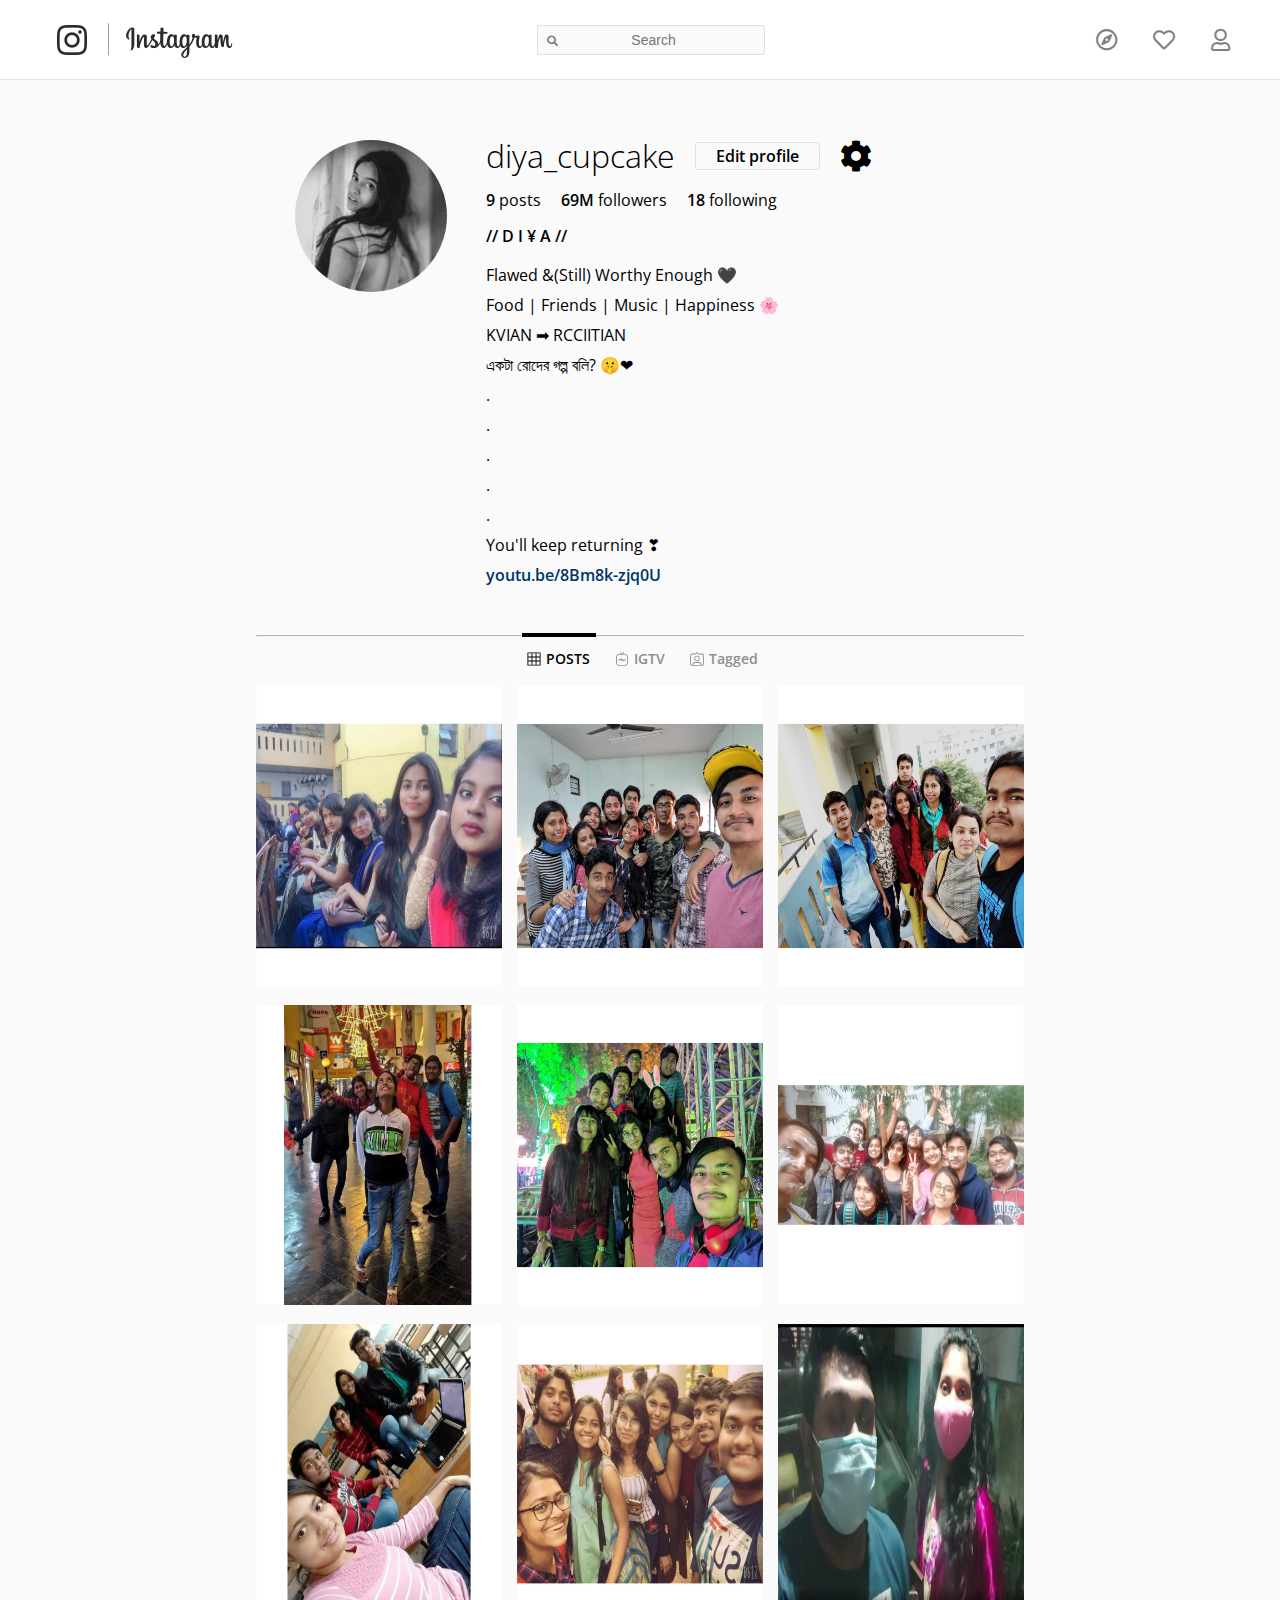
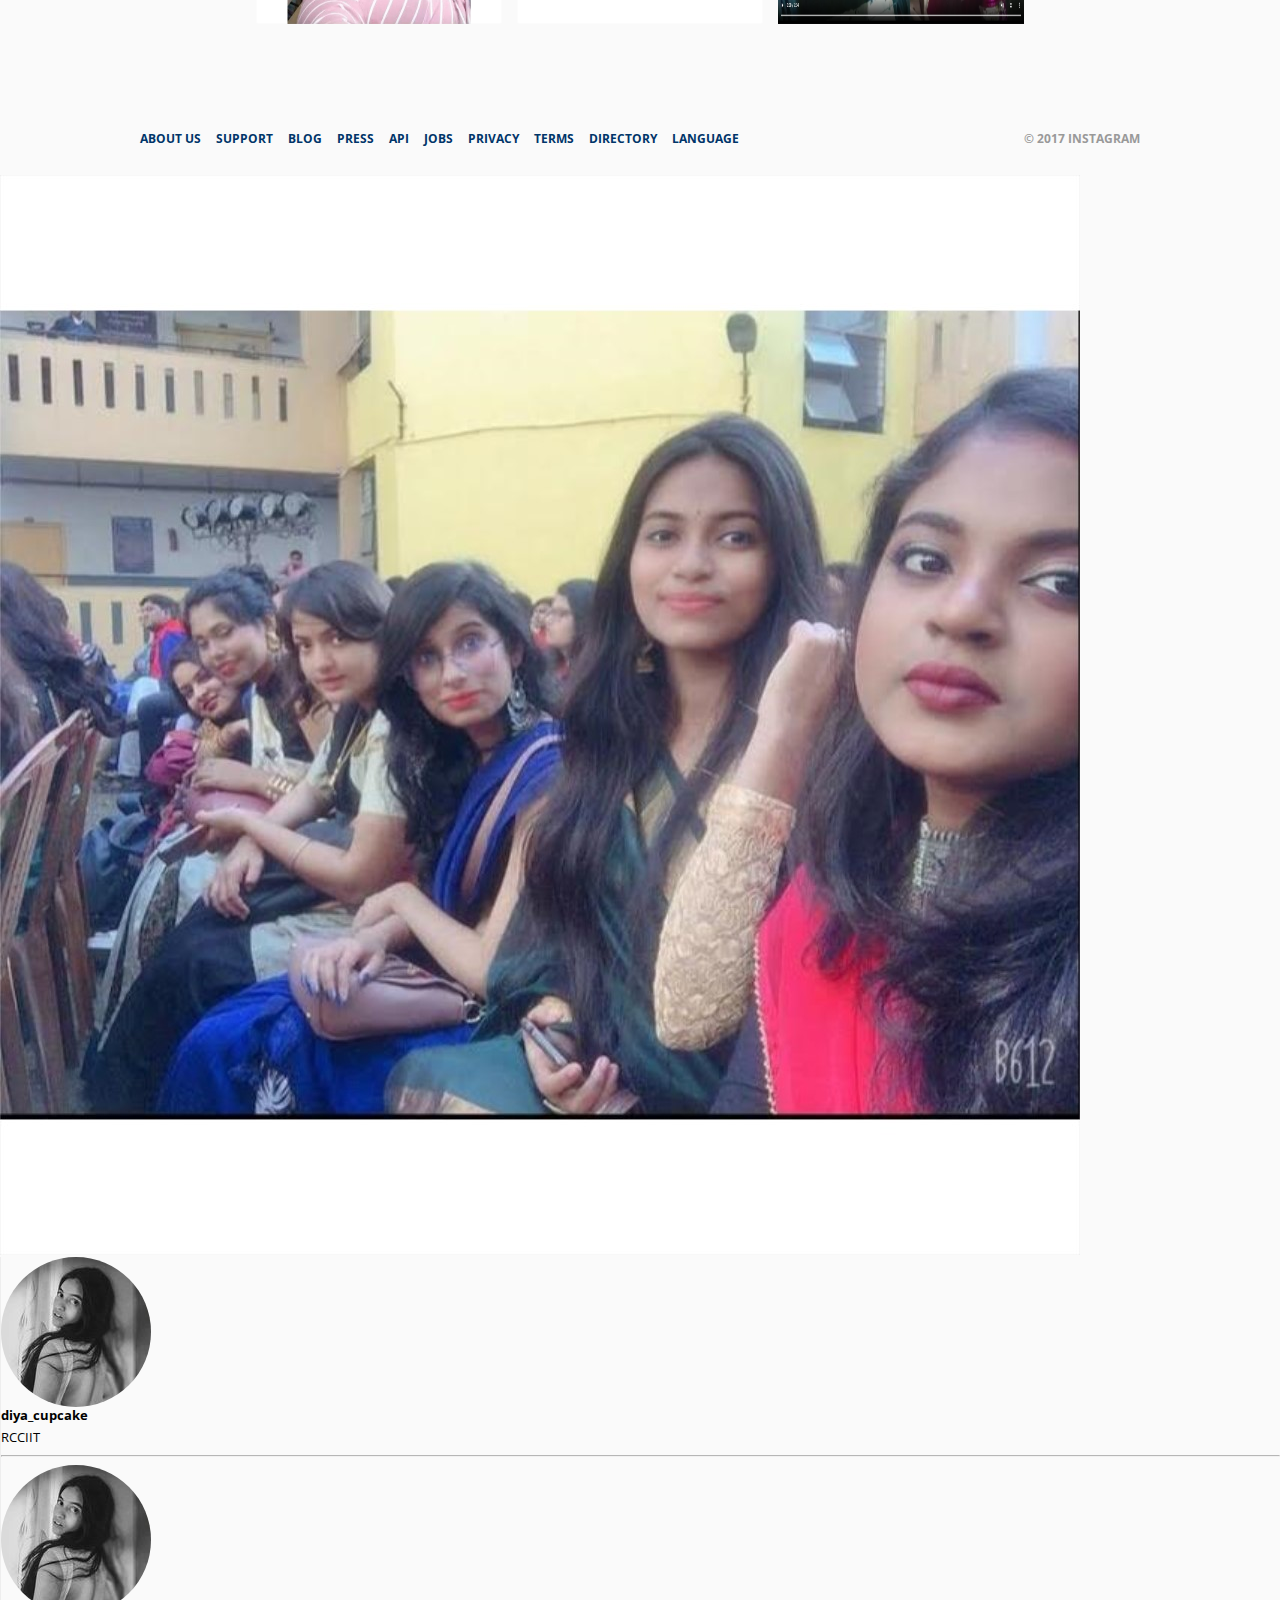
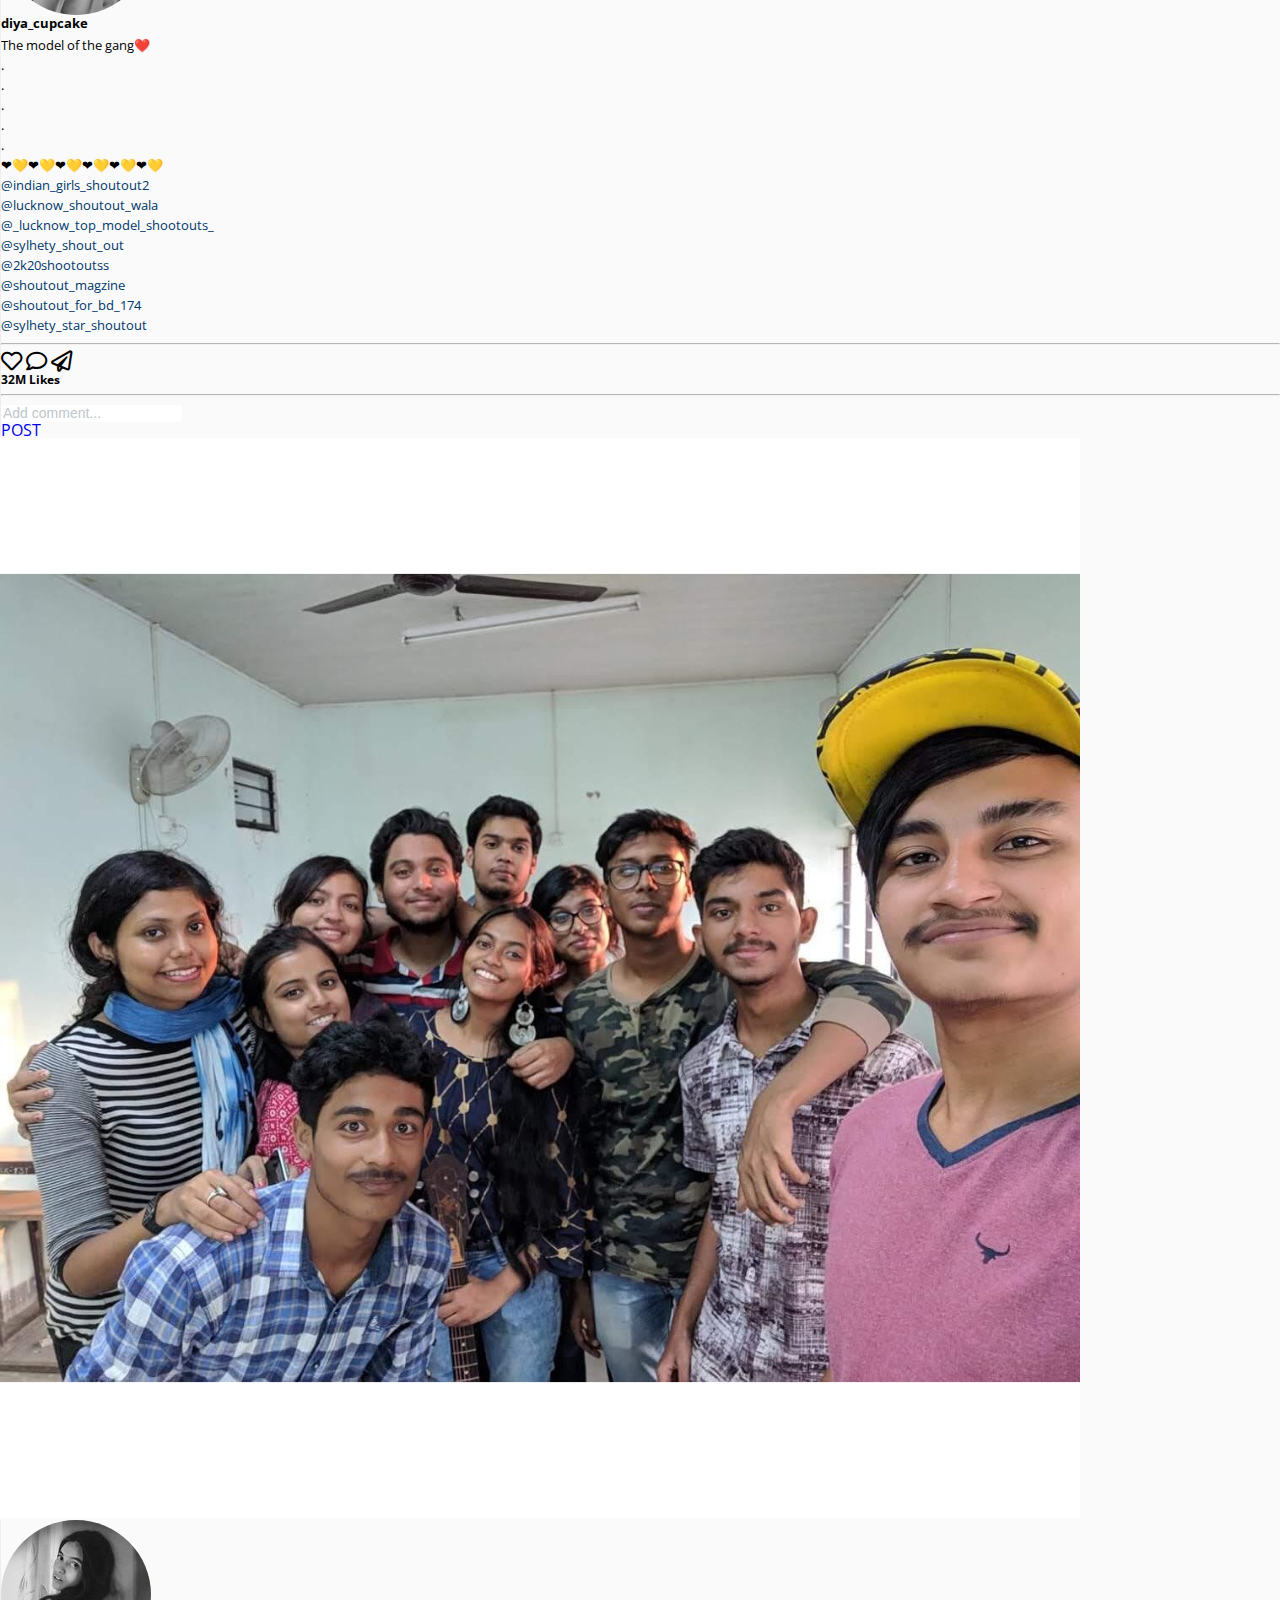
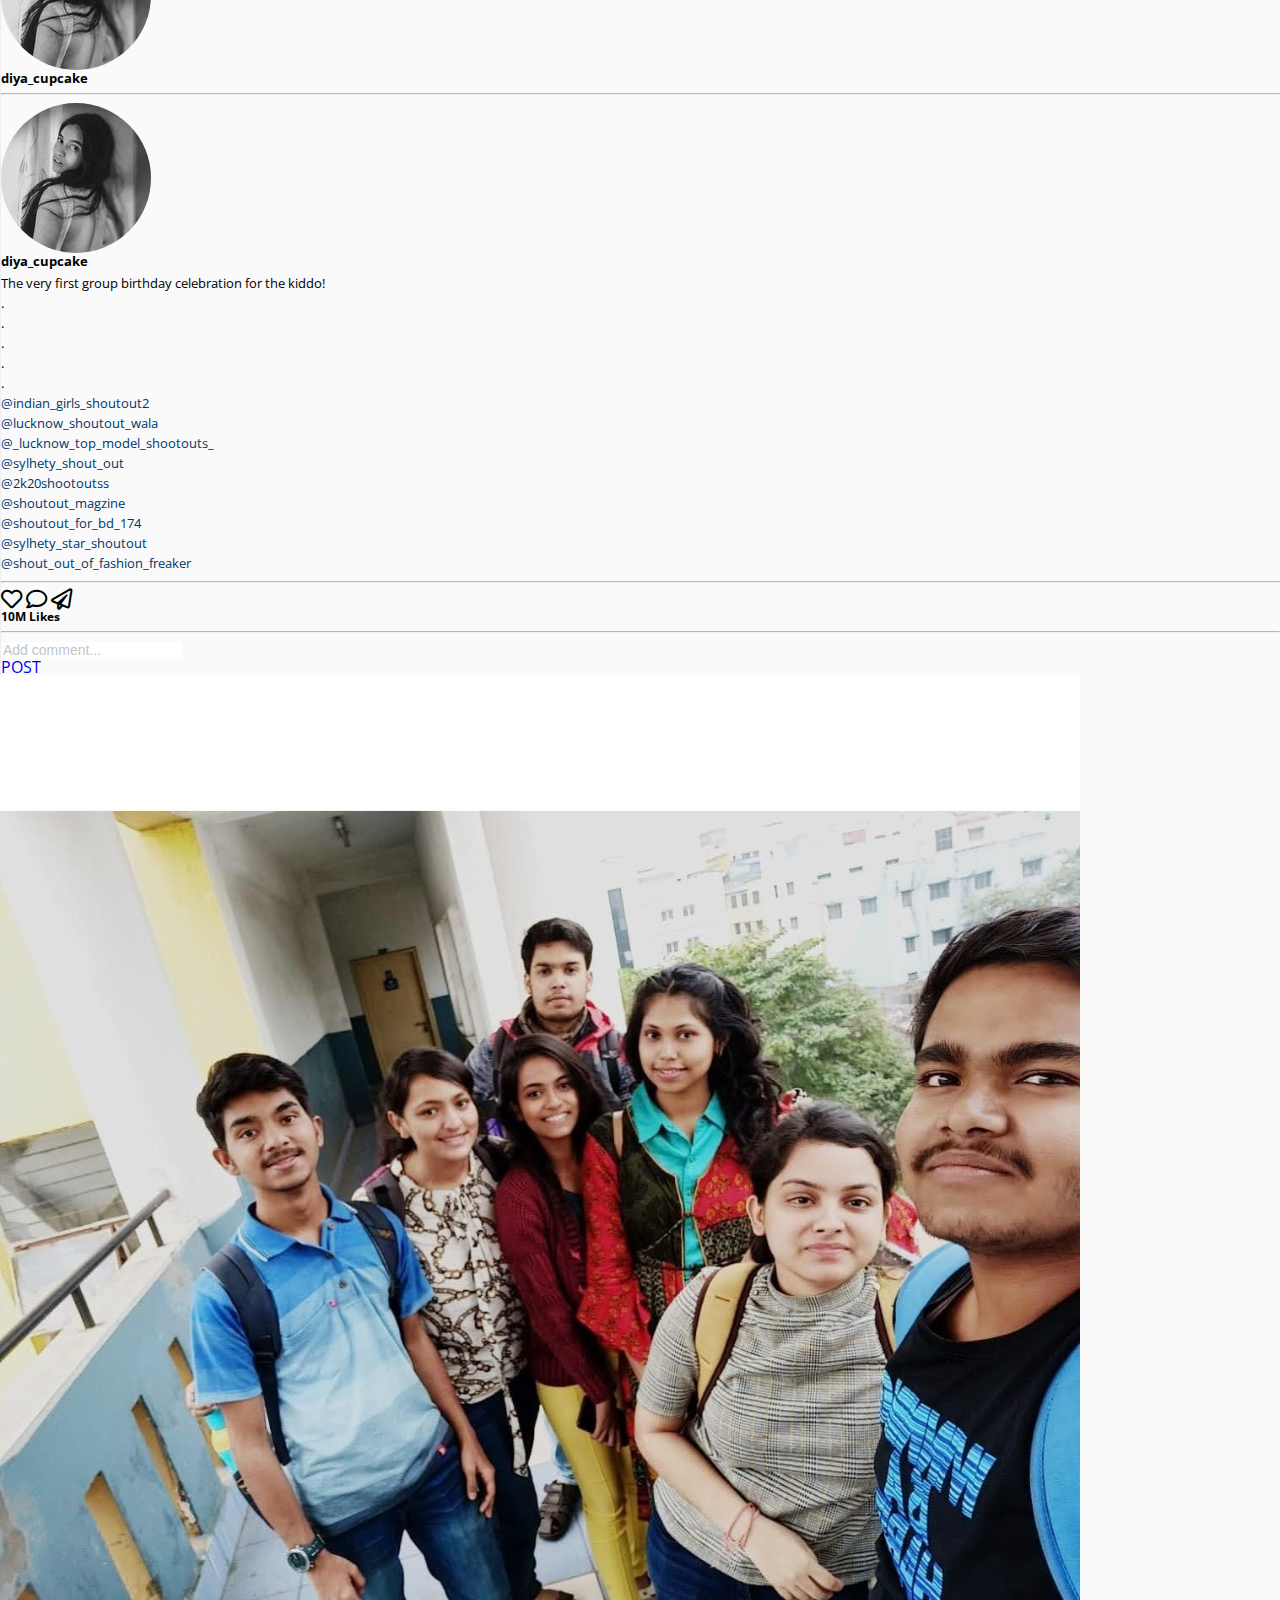
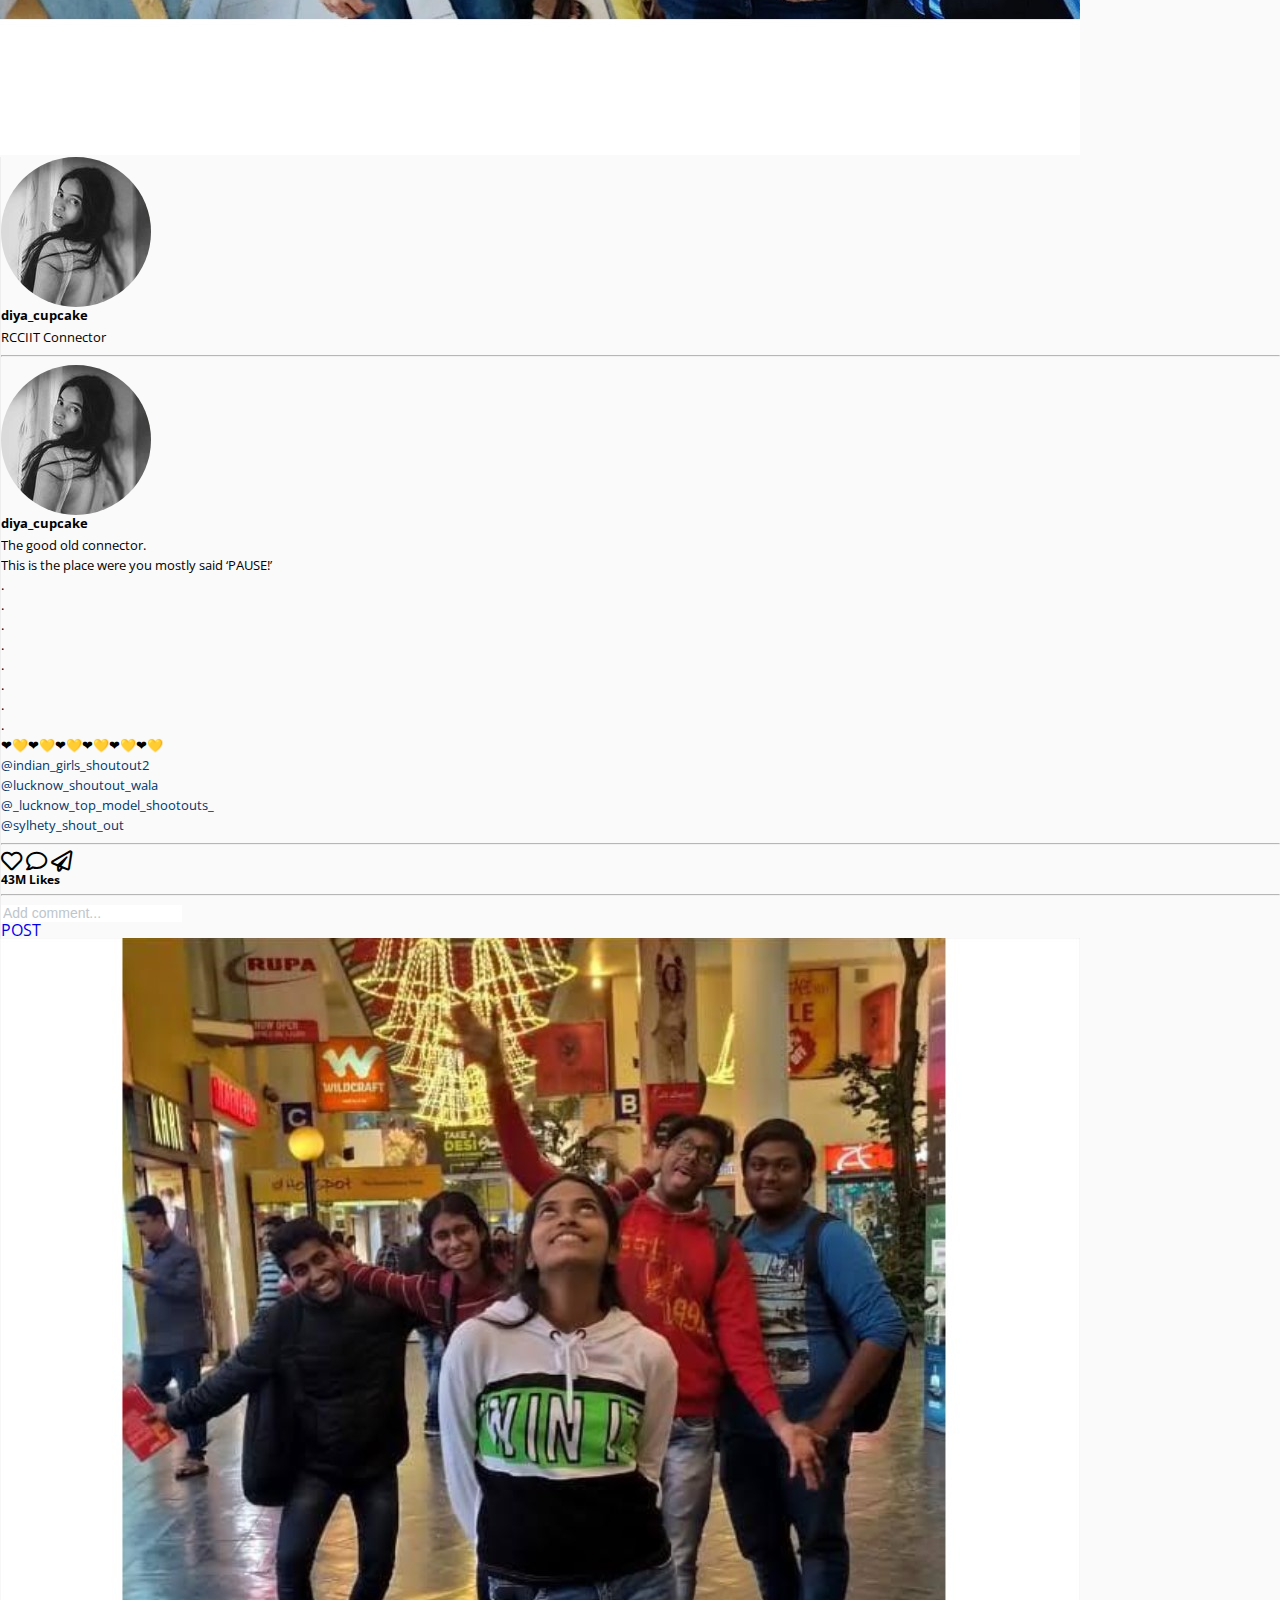
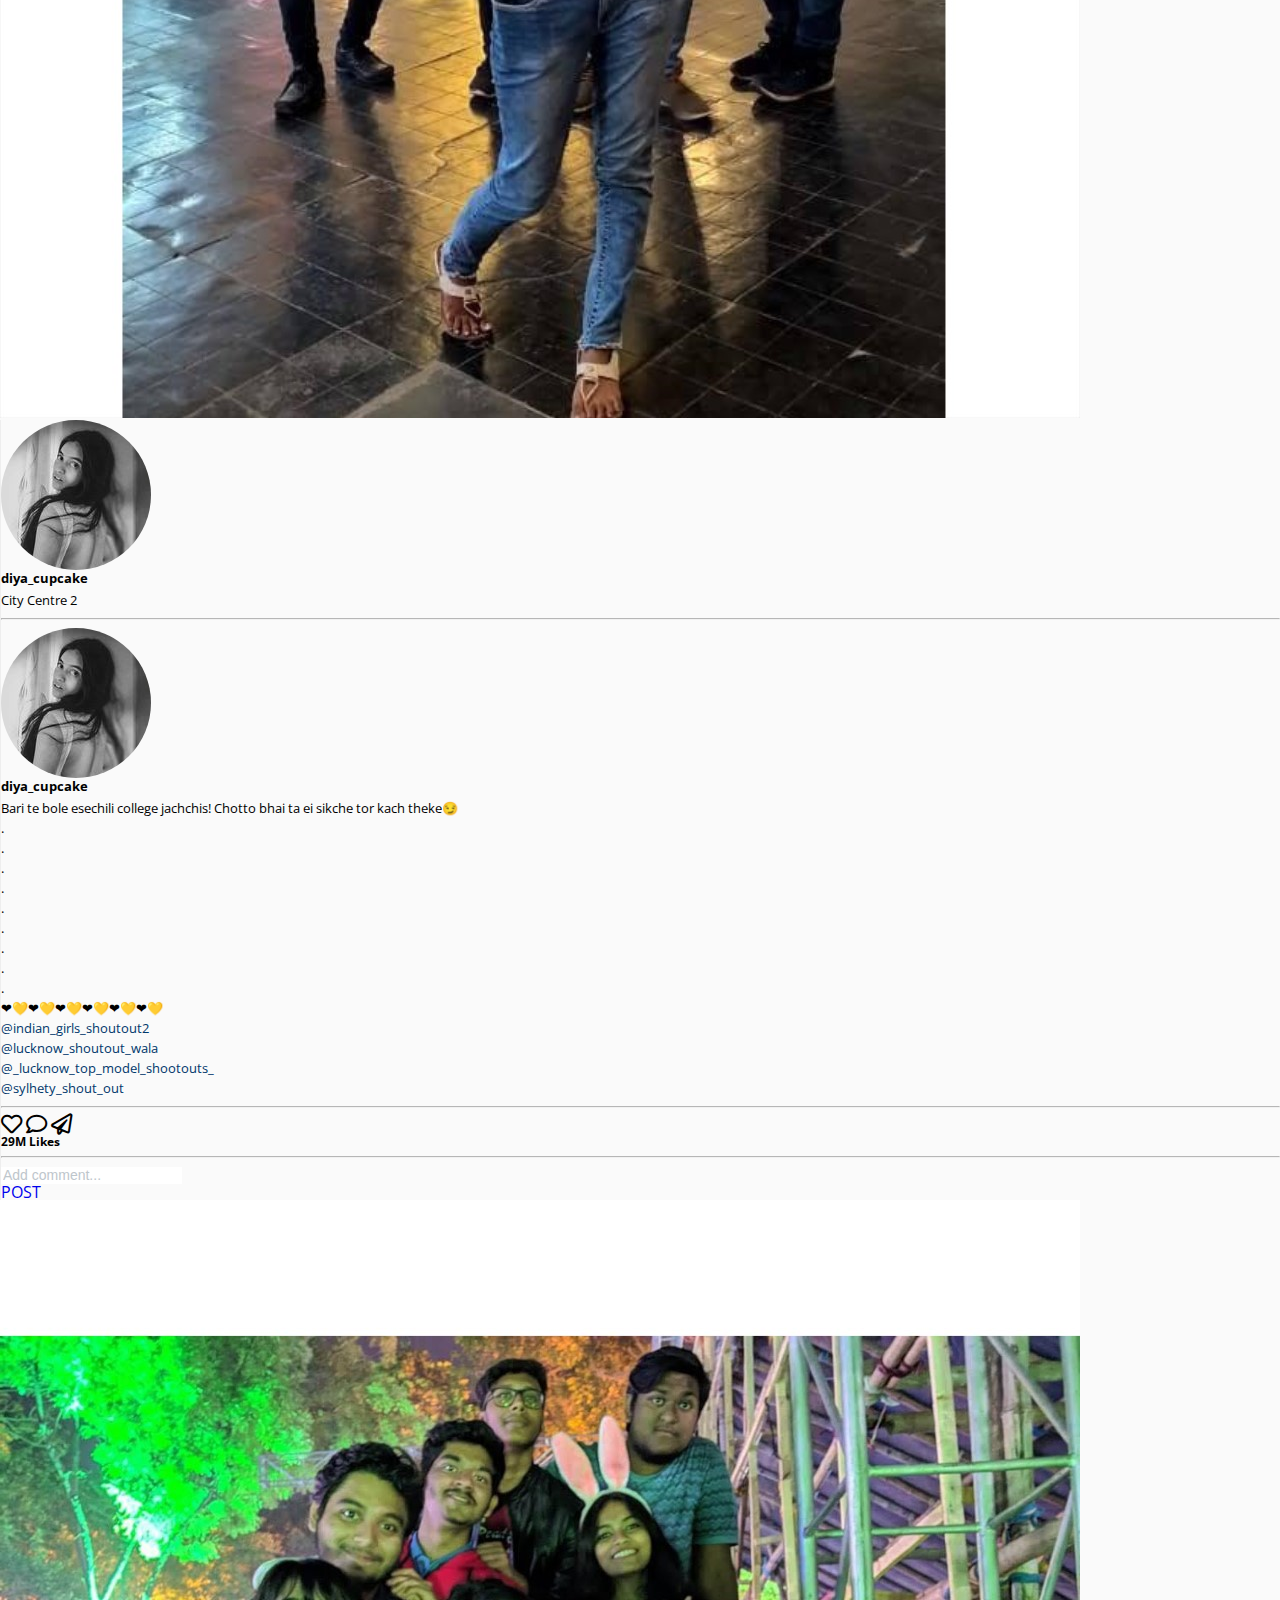
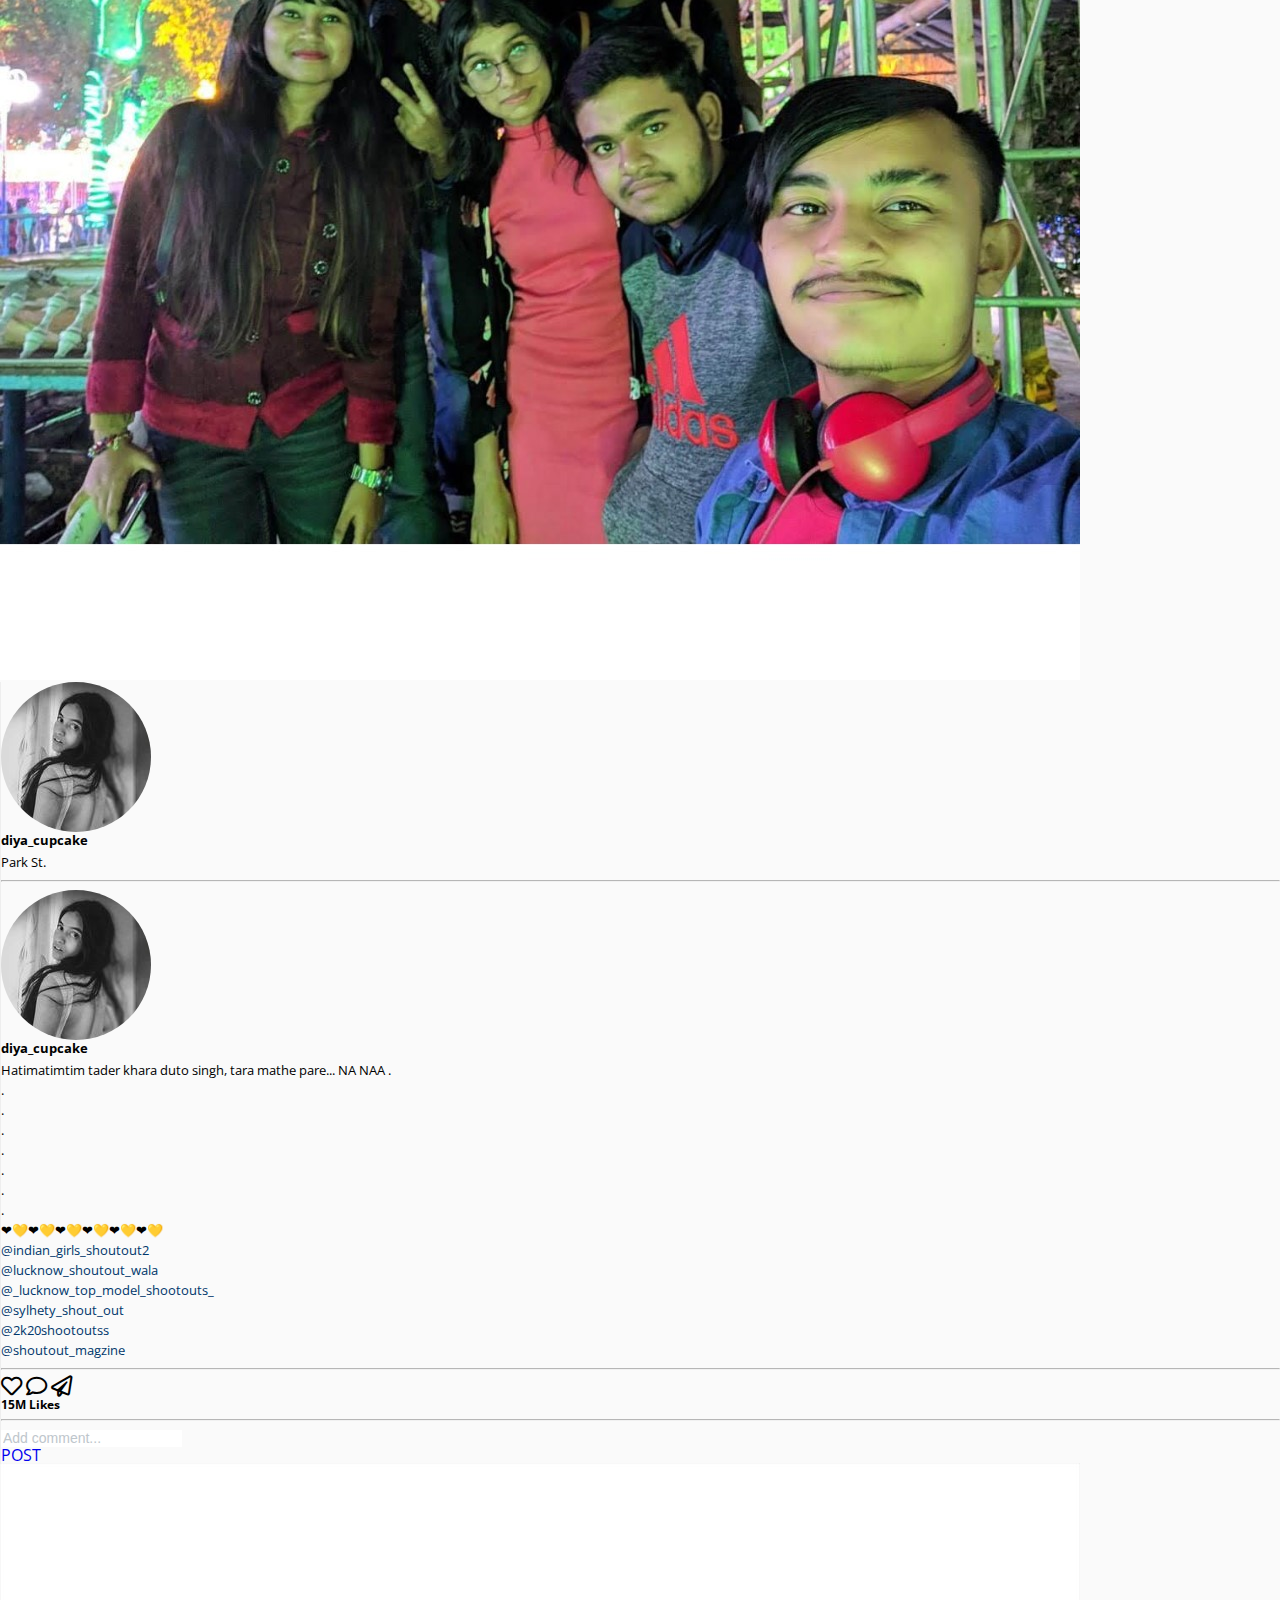
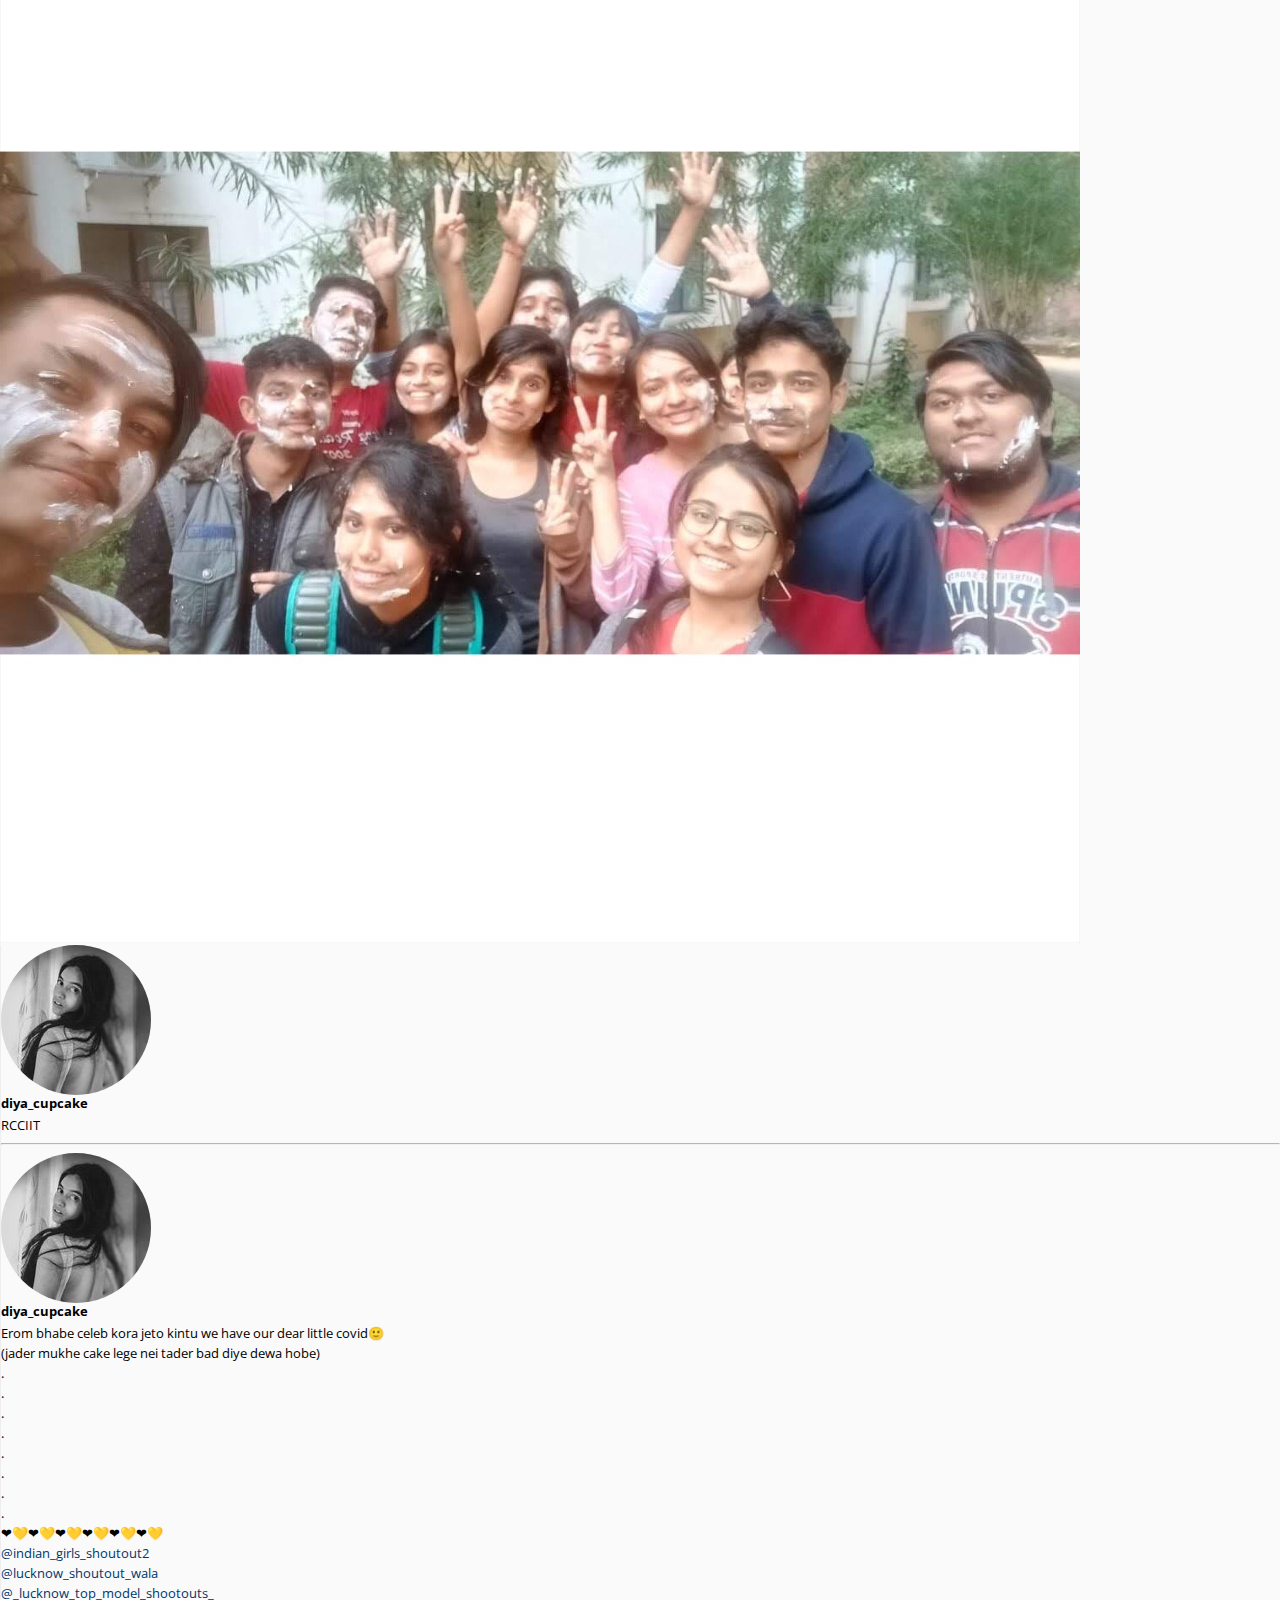
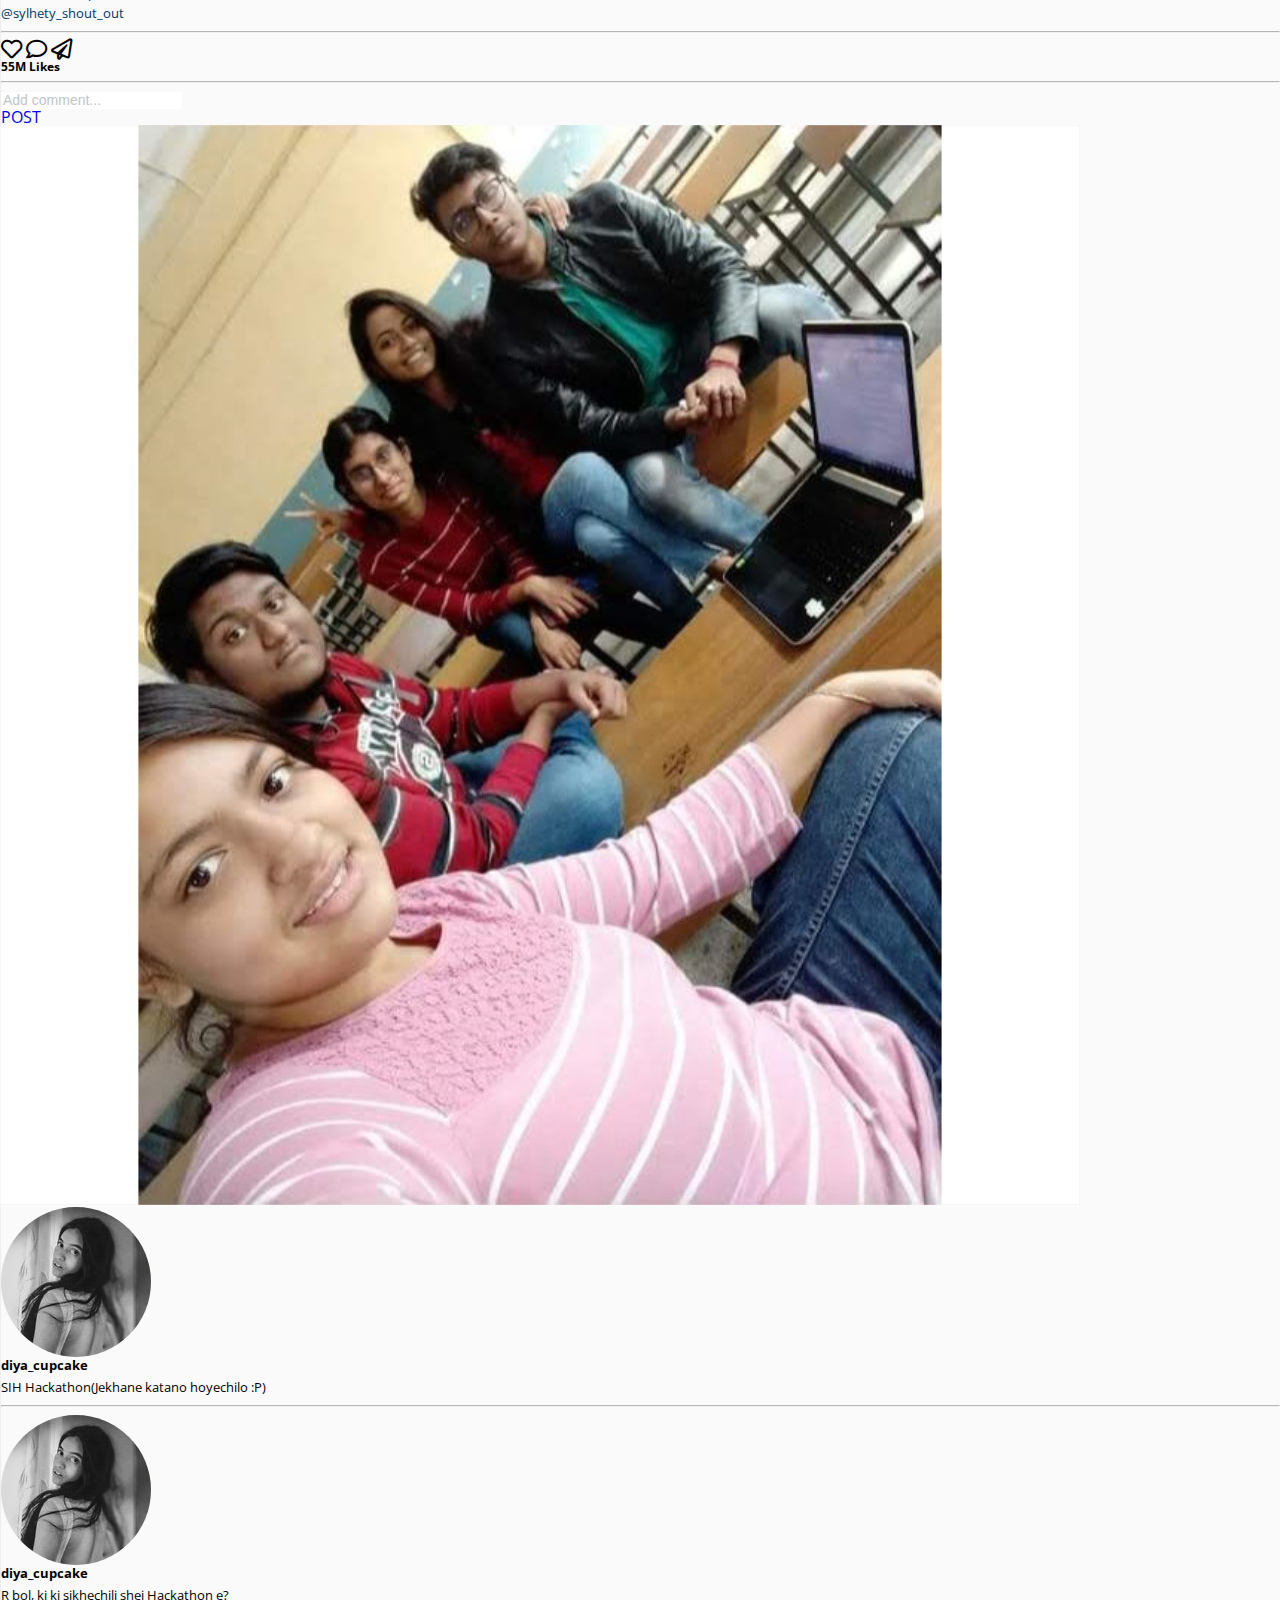
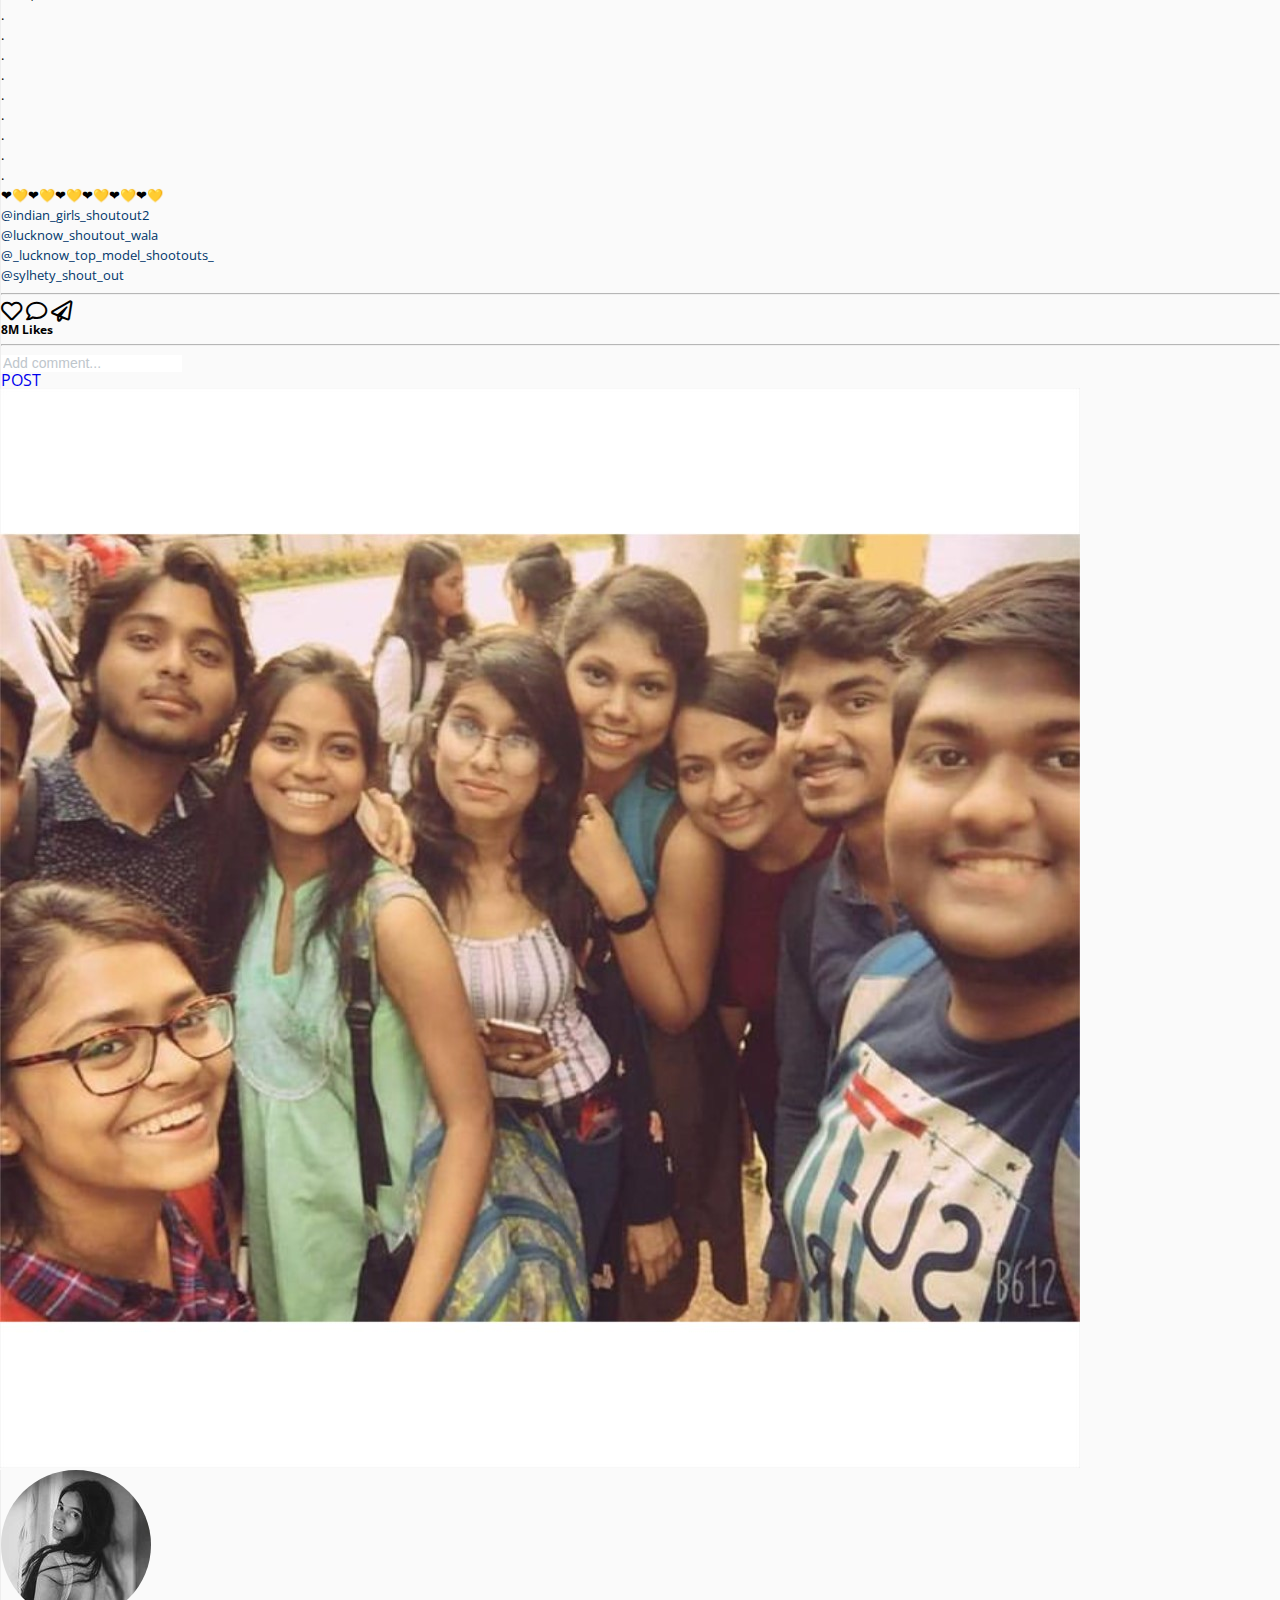
==== profile.html @ 7bbb16c1 "first commit" ====
﻿<!DOCTYPE html>
<html lang="en">
    <head>
        <meta charset="UTF-8">
        <title>// D I ¥ A // (@diya_cupcake) • Instagram photos and videos</title>
        <link href="https://cdnjs.cloudflare.com/ajax/libs/font-awesome/5.15.1/css/all.min.css" rel="stylesheet">
        <link rel="stylesheet" href="https://cdn.jsdelivr.net/npm/bootstrap@4.5.3/dist/css/bootstrap.min.css" integrity="sha384-TX8t27EcRE3e/ihU7zmQxVncDAy5uIKz4rEkgIXeMed4M0jlfIDPvg6uqKI2xXr2" crossorigin="anonymous">

        <link rel="shortcut icon" href="images/favicon.ico" type="image/x-icon">
        <link href="css/style.css" rel="stylesheet">
        <meta name="viewport" content="width=device-width, user-scalable=no, initial-scale=1.0, maximum-scale=1.0, minimum-scale=1.0">
    </head>
    <body>
        <nav class="navigation">
            <a href="feed.html">
                <img src="images/navLogo.png"
                     alt="logo"
                     title="logo"
                     class="navigation__logo" />
            </a>
            <div class="navigation__search-container">
                <i class="fa fa-search"></i>
                <input type="text" placeholder="Search">
            </div>
            <div class="navigation__icons">
                <a href="explore.html" class="navigation__link">
                    <i class="far fa-compass"></i>
                </a>
                <a href="#" class="navigation__link">
                    <i class="far fa-heart"></i>
                </a>
                <a href="profile.html" class="navigation__link">
                    <i class="far fa-user"></i>
                </a>
            </div>
        </nav>
        <main class="profile-container">
            <section class="profile">
                <header class="profile__header">
                    <div class="profile__avatar-container">
                        <img src="images/1.jpg"
                             class="profile__avatar" />
                    </div>
                    <div class="profile__info">
                        <div class="profile__name">
                            <h1 class="profile__title">diya_cupcake</h1>
                            <a href="edit-profile.html" class="profile__button u-fat-text">Edit profile</a>
                            <i class="fa fa-cog fa-2x" id="cog"></i>
                        </div>
                        <ul class="profile__numbers">
                            <li class="profile__posts">
                                <span class="profile__number u-fat-text">9</span> posts
                            </li>
                            <li class="profile__followers">
                                <span class="profile__number u-fat-text">69M</span> followers
                            </li>
                            <li class="profile__following">
                                <span class="profile__number u-fat-text">18</span> following
                            </li>
                        </ul>
                        <div class="profile__bio">
                            <span class="profile__full-name u-fat-text">// D I ¥ A //</span><br><br>
                            <p class="profile__full-bio">
                                Flawed &(Still) Worthy Enough 🖤<br>
                                Food | Friends | Music | Happiness 🌸<br>
                                KVIAN ➡ RCCIITIAN<br>
                                একটা রোদের গল্প বলি? 🤫❤<br>
                                .<br>
                                .<br>
                                .<br>
                                .<br>
                                .<br>
                                You'll keep returning ❣<br>
                            </p>
                            <a href="https://youtu.be/8Bm8k-zjq0U" class="profile__link u-fat-text">youtu.be/8Bm8k-zjq0U</a>
                        </div>
                    </div>
                </header>
                <hr>
                <div class="profile__sections">
                    <span class="active">
                        <svg aria-label="Posts" class="_8-yf5 " fill="#000" height="14" viewBox="0 0 48 48" width="24"><path clip-rule="evenodd" d="M45 1.5H3c-.8 0-1.5.7-1.5 1.5v42c0 .8.7 1.5 1.5 1.5h42c.8 0 1.5-.7 1.5-1.5V3c0-.8-.7-1.5-1.5-1.5zm-40.5 3h11v11h-11v-11zm0 14h11v11h-11v-11zm11 25h-11v-11h11v11zm14 0h-11v-11h11v11zm0-14h-11v-11h11v11zm0-14h-11v-11h11v11zm14 28h-11v-11h11v11zm0-14h-11v-11h11v11zm0-14h-11v-11h11v11z" fill-rule="evenodd"></path></svg> POSTS
                    </span>
                    <span>
                        <svg aria-label="Posts" class="_8-yf5 " fill="#8e8e8e" height="14" viewBox="0 0 48 48" width="24"><path d="M41 10c-2.2-2.1-4.8-3.5-10.4-3.5h-3.3L30.5 3c.6-.6.5-1.6-.1-2.1-.6-.6-1.6-.5-2.1.1L24 5.6 19.7 1c-.6-.6-1.5-.6-2.1-.1-.6.6-.7 1.5-.1 2.1l3.2 3.5h-3.3C11.8 6.5 9.2 7.9 7 10c-2.1 2.2-3.5 4.8-3.5 10.4v13.1c0 5.7 1.4 8.3 3.5 10.5 2.2 2.1 4.8 3.5 10.4 3.5h13.1c5.7 0 8.3-1.4 10.5-3.5 2.1-2.2 3.5-4.8 3.5-10.4V20.5c0-5.7-1.4-8.3-3.5-10.5zm.5 23.6c0 5.2-1.3 7-2.6 8.3-1.4 1.3-3.2 2.6-8.4 2.6H17.4c-5.2 0-7-1.3-8.3-2.6-1.3-1.4-2.6-3.2-2.6-8.4v-13c0-5.2 1.3-7 2.6-8.3 1.4-1.3 3.2-2.6 8.4-2.6h13.1c5.2 0 7 1.3 8.3 2.6 1.3 1.4 2.6 3.2 2.6 8.4v13zM34.6 25l-9.1 2.8v-3.7c0-.5-.2-.9-.6-1.2-.4-.3-.9-.4-1.3-.2l-11.1 3.4c-.8.2-1.2 1.1-1 1.9.2.8 1.1 1.2 1.9 1l9.1-2.8v3.7c0 .5.2.9.6 1.2.3.2.6.3.9.3.1 0 .3 0 .4-.1l11.1-3.4c.8-.2 1.2-1.1 1-1.9s-1.1-1.2-1.9-1z"></path></svg> IGTV
                    </span>
                    <span>
                        <svg aria-label="Tagged" class="_8-yf5 " fill="#8e8e8e" height="14" viewBox="0 0 48 48" width="24"><path d="M41.5 5.5H30.4c-.5 0-1-.2-1.4-.6l-4-4c-.6-.6-1.5-.6-2.1 0l-4 4c-.4.4-.9.6-1.4.6h-11c-3.3 0-6 2.7-6 6v30c0 3.3 2.7 6 6 6h35c3.3 0 6-2.7 6-6v-30c0-3.3-2.7-6-6-6zm-29.4 39c-.6 0-1.1-.6-1-1.2.7-3.2 3.5-5.6 6.8-5.6h12c3.4 0 6.2 2.4 6.8 5.6.1.6-.4 1.2-1 1.2H12.1zm32.4-3c0 1.7-1.3 3-3 3h-.6c-.5 0-.9-.4-1-.9-.6-5-4.8-8.9-9.9-8.9H18c-5.1 0-9.4 3.9-9.9 8.9-.1.5-.5.9-1 .9h-.6c-1.7 0-3-1.3-3-3v-30c0-1.7 1.3-3 3-3h11.1c1.3 0 2.6-.5 3.5-1.5L24 4.1 26.9 7c.9.9 2.2 1.5 3.5 1.5h11.1c1.7 0 3 1.3 3 3v30zM24 12.5c-5.3 0-9.6 4.3-9.6 9.6s4.3 9.6 9.6 9.6 9.6-4.3 9.6-9.6-4.3-9.6-9.6-9.6zm0 16.1c-3.6 0-6.6-2.9-6.6-6.6 0-3.6 2.9-6.6 6.6-6.6s6.6 2.9 6.6 6.6c0 3.6-3 6.6-6.6 6.6z"></path></svg>Tagged
                    </span>
                </div>
                <div class="profile__pictures">
                    <a href="javascript:void(0)" class="profile-picture" data-toggle="modal" data-target="#mod1">
                        <img src="images/2.jpg"
                             class="profile-picture__picture" />
                        <div class="profile-picture__overlay">
                            <span class="profile-picture__number">
                                <i class="fa fa-heart"></i> 32M
                            </span>
                            <span class="profile-picture__number">
                                <i class="fa fa-comment"></i> 119K
                            </span>
                        </div>
                    </a>
                    <a href="javascript:void(0)" class="profile-picture" data-toggle="modal" data-target="#mod2">
                        <img src="images/3.jpg"
                             class="profile-picture__picture" />
                        <div class="profile-picture__overlay">
                            <span class="profile-picture__number">
                                <i class="fa fa-heart"></i> 10M
                            </span>
                            <span class="profile-picture__number">
                                <i class="fa fa-comment"></i> 2.34M
                            </span>
                        </div>
                    </a>
                    <a href="javascript:void(0)" class="profile-picture" data-toggle="modal" data-target="#mod3">
                        <img src="images/4.jpg"
                             class="profile-picture__picture" />
                        <div class="profile-picture__overlay">
                            <span class="profile-picture__number">
                                <i class="fa fa-heart"></i> 43M
                            </span>
                            <span class="profile-picture__number">
                                <i class="fa fa-comment"></i> 465K
                            </span>
                        </div>
                    </a>
                    <a href="javascript:void(0)" class="profile-picture" data-toggle="modal" data-target="#mod4">
                        <img src="images/5.jpg"
                             class="profile-picture__picture" />
                        <div class="profile-picture__overlay">
                            <span class="profile-picture__number">
                                <i class="fa fa-heart"></i> 29M
                            </span>
                            <span class="profile-picture__number">
                                <i class="fa fa-comment"></i> 969K
                            </span>
                        </div>
                    </a>
                    <a href="javascript:void(0)" class="profile-picture" data-toggle="modal" data-target="#mod5">
                        <img src="images/6.jpg"
                             class="profile-picture__picture" />
                        <div class="profile-picture__overlay">
                            <span class="profile-picture__number">
                                <i class="fa fa-heart"></i> 15M
                            </span>
                            <span class="profile-picture__number">
                                <i class="fa fa-comment"></i> 780K
                            </span>
                        </div>
                    </a>
                    <a href="javascript:void(0)" class="profile-picture" data-toggle="modal" data-target="#mod6">
                        <img src="images/7.jpg"
                             class="profile-picture__picture" />
                        <div class="profile-picture__overlay">
                            <span class="profile-picture__number">
                                <i class="fa fa-heart"></i> 55M
                            </span>
                            <span class="profile-picture__number">
                                <i class="fa fa-comment"></i> 7.2M
                            </span>
                        </div>
                    </a>
                    <a href="javascript:void(0)" class="profile-picture" data-toggle="modal" data-target="#mod7">
                        <img src="images/8.jpg"
                             class="profile-picture__picture" />
                        <div class="profile-picture__overlay">
                            <span class="profile-picture__number">
                                <i class="fa fa-heart"></i> 8M
                            </span>
                            <span class="profile-picture__number">
                                <i class="fa fa-comment"></i> 817K
                            </span>
                        </div>
                    </a>
                    <a href="javascript:void(0)" class="profile-picture" data-toggle="modal" data-target="#mod8">
                        <img src="images/9.jpg"
                             class="profile-picture__picture" />
                        <div class="profile-picture__overlay">
                            <span class="profile-picture__number">
                                <i class="fa fa-heart"></i> 14.3M
                            </span>
                            <span class="profile-picture__number">
                                <i class="fa fa-comment"></i> 191K
                            </span>
                        </div>
                    </a>
                    <a href="javascript:void(0)" class="profile-picture" data-toggle="modal" data-target="#mod9">
                        <img src="images/10.png"
                             class="profile-picture__picture" />
                        <div class="profile-picture__overlay">
                            <span class="profile-picture__number">
                                <i class="fa fa-heart"></i> 1M
                            </span>
                            <span class="profile-picture__number">
                                <i class="fa fa-comment"></i> 300K
                            </span>
                        </div>
                    </a>

                </div>
            </section>
        </main>
        <footer class="footer">
            <nav class="footer__nav">
                <ul class="footer__list">
                    <li class="footer__list-item"><a href="#" class="footer__link">about us</a></li>
                    <li class="footer__list-item"><a href="#" class="footer__link">support</a></li>
                    <li class="footer__list-item"><a href="#" class="footer__link">blog</a></li>
                    <li class="footer__list-item"><a href="#" class="footer__link">press</a></li>
                    <li class="footer__list-item"><a href="#" class="footer__link">api</a></li>
                    <li class="footer__list-item"><a href="#" class="footer__link">jobs</a></li>
                    <li class="footer__list-item"><a href="#" class="footer__link">privacy</a></li>
                    <li class="footer__list-item"><a href="#" class="footer__link">terms</a></li>
                    <li class="footer__list-item"><a href="#" class="footer__link">directory</a></li>
                    <li class="footer__list-item"><a href="#" class="footer__link">language</a></li>
                </ul>
            </nav>
            <span class="footer__copyright">© 2017 instagram</span>
        </footer>
        <div class="popUp">
            <i class="fa fa-times fa-2x" id="closePopUp"></i>
            <div class="popUp__container">
                <div class="popUp__buttons">
                    <a href="index.html" class="popUp__button">Log Out</a>
                    <a href="#" class="popUp__button" id="cancelPopUp">Cancel</a>
                </div>
            </div>
        </div>
        <script src="https://code.jquery.com/jquery-3.2.1.min.js"
                integrity="sha256-hwg4gsxgFZhOsEEamdOYGBf13FyQuiTwlAQgxVSNgt4="
                crossorigin="anonymous"></script>
        <script src="js/app.js"></script>
        <script src="https://code.jquery.com/jquery-3.5.1.slim.min.js" integrity="sha384-DfXdz2htPH0lsSSs5nCTpuj/zy4C+OGpamoFVy38MVBnE+IbbVYUew+OrCXaRkfj" crossorigin="anonymous"></script>
        <script src="https://cdn.jsdelivr.net/npm/bootstrap@4.5.3/dist/js/bootstrap.bundle.min.js" integrity="sha384-ho+j7jyWK8fNQe+A12Hb8AhRq26LrZ/JpcUGGOn+Y7RsweNrtN/tE3MoK7ZeZDyx" crossorigin="anonymous"></script>


        <!-- modal 1 -->
        <div class="modal fade" id="mod1" tabindex="-1" role="dialog" aria-labelledby="mod1" aria-hidden="true">
            <div class="modal-dialog modal-lg" role="document">
                <div class="modal-content">
                    <div class="modal-body">
                        <div class="container-fluid">
                            <div class="row">
                                <div class="col-lg-6 p-0">
                                    <img src="images/2.jpg" class="img-fluid">
                                </div>
                                <div class="col-lg-6 profile_desc pb-4">
                                    <div class="container pt-4">
                                        <div class="row">
                                            <div class="col-1 p-0">
                                                <img src="images/1.jpg"
                                                     class="profile_pic img-fluid" />
                                            </div>
                                            <div class="col-8 pl-2 profile_username">diya_cupcake <span>RCCIIT</span></div>
                                        </div>
                                    </div>
                                    <hr>
                                    <div class="container pt-2">
                                        <div class="row">
                                            <div class="col-1 p-0">
                                                <img src="images/1.jpg"
                                                     class="profile_pic img-fluid" />
                                            </div>
                                            <div class="col-11 pl-2 profile_username">
                                                diya_cupcake
                                                <span class="stuck">
                                                    The model of the gang❤️<br>
                                                    .<br>
                                                    .<br>
                                                    .<br>
                                                    .<br>
                                                    .<br>
                                                    ❤💛❤💛❤💛❤💛❤💛❤💛<br>
                                                    <mark class="blue">
                                                        @indian_girls_shoutout2<br>
                                                        @lucknow_shoutout_wala<br>
                                                        @_lucknow_top_model_shootouts_<br>
                                                        @sylhety_shout_out<br>
                                                        @2k20shootoutss<br>
                                                        @shoutout_magzine<br>
                                                        @shoutout_for_bd_174<br>
                                                        @sylhety_star_shoutout<br>
                                                        @shout_out_of_fashion_freaker<br>
                                                        @justgoshoutout<br>
                                                        @_girlsshoutout<br>
                                                        @bd_shoutout_boys_girls<br>
                                                        @shoutout_for_bd<br>
                                                        @bd_portrait_star<br>
                                                        @bd_insta_girl<br>
                                                        @bong_crush_india<br>
                                                        @bong_momentography<br>
                                                        @bong_saree_beauty<br>
                                                        @shoutoutbong_<br>
                                                        @shout_outbd1<br>
                                                    </mark>
                                                    .<br>
                                                    .<br>
                                                    .<br>
                                                    💞💞💞💞💞💞💞💞💞💞💞💞💞💞💞💞<br>
                                                    <mark class="blue">#photography #photographyeveryday #ig_shutterbugs #photooftheday #photographer #photographysouls #visualsoflife #photoart #ilovephotography #photographyislife #photographyislifee #ig_great_pics #instaphotography #digitalphotography #photographylovers #photographylover #captionplus #photographyart #photographie #mobilephotography #weddingphotography #photographerlife #peoplescreatives #exposure #justgoshoot #capture #photoartist</mark>
                                                </span>
                                            </div>
                                        </div>
                                    </div>
                                    <hr>
                                    <div class="container">
                                        <div class="row">
                                            <i class="far fa-heart fa-lg pr-3"></i>
                                            <i class="far fa-comment fa-lg pr-3"></i>
                                            <i class="far fa-paper-plane fa-lg pr-3"></i>
                                        </div>
                                        <div class="row pt-3 pb-3">
                                            <span class="likes_count">32M Likes</span>
                                        </div>
                                    </div>
                                    <hr>
                                    <div class="container">
                                        <div class="row">
                                            <div class="col-9 p-0">
                                                <input type="text" class="form-control mt-0" placeholder="Add comment...">
                                            </div>
                                            <div class="col-3 d-flex justify-content-center align-items-center ">
                                                <a href="#">POST</a>
                                            </div>
                                        </div>
                                    </div>

                                </div>
                            </div>
                        </div>
                    </div>
                </div>
            </div>
        </div>

        <!-- modal 2 -->
        <div class="modal fade" id="mod2" tabindex="-1" role="dialog" aria-labelledby="mod2" aria-hidden="true">
            <div class="modal-dialog modal-lg" role="document">
                <div class="modal-content">
                    <div class="modal-body">
                        <div class="container-fluid">
                            <div class="row">
                                <div class="col-lg-6 p-0">
                                    <img src="images/3.jpg" class="img-fluid">
                                </div>
                                <div class="col-lg-6 profile_desc pb-4">
                                    <div class="container pt-4">
                                        <div class="row">
                                            <div class="col-1 p-0">
                                                <img src="images/1.jpg"
                                                     class="profile_pic img-fluid" />
                                            </div>
                                            <div class="col-8 pl-2 profile_username">diya_cupcake <span></span></div>
                                        </div>
                                    </div>
                                    <hr>
                                    <div class="container pt-2">
                                        <div class="row">
                                            <div class="col-1 p-0">
                                                <img src="images/1.jpg"
                                                     class="profile_pic img-fluid" />
                                            </div>
                                            <div class="col-11 pl-2 profile_username">
                                                diya_cupcake
                                                <span class="stuck">
                                                    The very first group birthday celebration for the kiddo!<br>
                                                    .<br>
                                                    .<br>
                                                    .<br>
                                                    .<br>
                                                    .<br>
                                                    <mark class="blue">
                                                        @indian_girls_shoutout2<br>
                                                        @lucknow_shoutout_wala<br>
                                                        @_lucknow_top_model_shootouts_<br>
                                                        @sylhety_shout_out<br>
                                                        @2k20shootoutss<br>
                                                        @shoutout_magzine<br>
                                                        @shoutout_for_bd_174<br>
                                                        @sylhety_star_shoutout<br>
                                                        @shout_out_of_fashion_freaker<br>
                                                        @justgoshoutout<br>
                                                        @_girlsshoutout<br>
                                                        @bd_shoutout_boys_girls<br>
                                                        @shoutout_for_bd<br>
                                                        @bd_portrait_star<br>
                                                        @bd_insta_girl<br>
                                                        @bong_crush_india<br>
                                                        @bong_momentography<br>
                                                        @bong_saree_beauty<br>
                                                        @shoutoutbong_<br>
                                                        @shout_outbd1<br>
                                                    </mark>
                                                    💞💞💞💞💞💞💞💞💞💞💞💞💞💞💞💞<br>
                                                    <mark class="blue">#photography #photographyeveryday #ig_shutterbugs #photooftheday #photographer #photographysouls #visualsoflife #photoart #ilovephotography #photographyislife #photographyislifee #ig_great_pics #instaphotography #digitalphotography #photographylovers #photographylover #captionplus #photographyart #photographie #mobilephotography #weddingphotography #photographerlife #peoplescreatives #exposure #justgoshoot #capture #photoartist</mark>
                                                </span>
                                            </div>
                                        </div>
                                    </div>
                                    <hr>
                                    <div class="container">
                                        <div class="row">
                                            <i class="far fa-heart fa-lg pr-3"></i>
                                            <i class="far fa-comment fa-lg pr-3"></i>
                                            <i class="far fa-paper-plane fa-lg pr-3"></i>
                                        </div>
                                        <div class="row pt-3 pb-3">
                                            <span class="likes_count">10M Likes</span>
                                        </div>
                                    </div>
                                    <hr>
                                    <div class="container">
                                        <div class="row">
                                            <div class="col-9 p-0">
                                                <input type="text" class="form-control mt-0" placeholder="Add comment...">
                                            </div>
                                            <div class="col-3 d-flex justify-content-center align-items-center ">
                                                <a href="#">POST</a>
                                            </div>
                                        </div>
                                    </div>

                                </div>
                            </div>
                        </div>
                    </div>
                </div>
            </div>
        </div>
        <!--modal-3-->
        <div class="modal fade" id="mod3" tabindex="-1" role="dialog" aria-labelledby="mod3" aria-hidden="true">
            <div class="modal-dialog modal-lg" role="document">
                <div class="modal-content">
                    <div class="modal-body">
                        <div class="container-fluid">
                            <div class="row">
                                <div class="col-lg-6 p-0">
                                    <img src="images/4.jpg" class="img-fluid">
                                </div>
                                <div class="col-lg-6 profile_desc pb-4">
                                    <div class="container pt-4">
                                        <div class="row">
                                            <div class="col-1 p-0">
                                                <img src="images/1.jpg"
                                                     class="profile_pic img-fluid" />
                                            </div>
                                            <div class="col-8 pl-2 profile_username">diya_cupcake <span>RCCIIT Connector</span></div>
                                        </div>
                                    </div>
                                    <hr>
                                    <div class="container pt-2">
                                        <div class="row">
                                            <div class="col-1 p-0">
                                                <img src="images/1.jpg"
                                                     class="profile_pic img-fluid" />
                                            </div>
                                            <div class="col-11 pl-2 profile_username">
                                                diya_cupcake
                                                <span class="stuck">
                                                    The good old connector.<br>
                                                    This is the place were you mostly said ‘PAUSE!’<br>
                                                    .<br>
                                                    .<br>
                                                    .<br>
                                                    .<br>
                                                    .<br>
                                                    .<br>
                                                    .<br>
                                                    .<br>
                                                    ❤💛❤💛❤💛❤💛❤💛❤💛<br>
                                                    <mark class="blue">
                                                        @indian_girls_shoutout2<br>
                                                        @lucknow_shoutout_wala<br>
                                                        @_lucknow_top_model_shootouts_<br>
                                                        @sylhety_shout_out<br>
                                                        @2k20shootoutss<br>
                                                        @shoutout_magzine<br>
                                                        @shoutout_for_bd_174<br>
                                                        @sylhety_star_shoutout<br>
                                                        @shout_out_of_fashion_freaker<br>
                                                        @justgoshoutout<br>
                                                        @_girlsshoutout<br>
                                                        @bd_shoutout_boys_girls<br>
                                                        @shoutout_for_bd<br>
                                                        @bd_portrait_star<br>
                                                        @bd_insta_girl<br>
                                                        @bong_crush_india<br>
                                                        @bong_momentography<br>
                                                        @bong_saree_beauty<br>
                                                        @shoutoutbong_<br>
                                                        @shout_outbd1<br>
                                                    </mark>
                                                    .<br>
                                                    .<br>
                                                    .<br>
                                                    💞💞💞💞💞💞💞💞💞💞💞💞💞💞💞💞<br>
                                                    <mark class="blue">#photography #photographyeveryday #ig_shutterbugs #photooftheday #photographer #photographysouls #visualsoflife #photoart #ilovephotography #photographyislife #photographyislifee #ig_great_pics #instaphotography #digitalphotography #photographylovers #photographylover #captionplus #photographyart #photographie #mobilephotography #weddingphotography #photographerlife #peoplescreatives #exposure #justgoshoot #capture #photoartist</mark>
                                                </span>
                                            </div>
                                        </div>
                                    </div>
                                    <hr>
                                    <div class="container">
                                        <div class="row">
                                            <i class="far fa-heart fa-lg pr-3"></i>
                                            <i class="far fa-comment fa-lg pr-3"></i>
                                            <i class="far fa-paper-plane fa-lg pr-3"></i>
                                        </div>
                                        <div class="row pt-3 pb-3">
                                            <span class="likes_count">43M Likes</span>
                                        </div>
                                    </div>
                                    <hr>
                                    <div class="container">
                                        <div class="row">
                                            <div class="col-9 p-0">
                                                <input type="text" class="form-control mt-0" placeholder="Add comment...">
                                            </div>
                                            <div class="col-3 d-flex justify-content-center align-items-center ">
                                                <a href="#">POST</a>
                                            </div>
                                        </div>
                                    </div>

                                </div>
                            </div>
                        </div>
                    </div>
                </div>
            </div>
        </div>
        <!--modal-4-->
        <div class="modal fade" id="mod4" tabindex="-1" role="dialog" aria-labelledby="mod4" aria-hidden="true">
            <div class="modal-dialog modal-lg" role="document">
                <div class="modal-content">
                    <div class="modal-body">
                        <div class="container-fluid">
                            <div class="row">
                                <div class="col-lg-6 p-0">
                                    <img src="images/5.jpg" class="img-fluid">
                                </div>
                                <div class="col-lg-6 profile_desc pb-4">
                                    <div class="container pt-4">
                                        <div class="row">
                                            <div class="col-1 p-0">
                                                <img src="images/1.jpg"
                                                     class="profile_pic img-fluid" />
                                            </div>
                                            <div class="col-8 pl-2 profile_username">diya_cupcake <span>City Centre 2</span></div>
                                        </div>
                                    </div>
                                    <hr>
                                    <div class="container pt-2">
                                        <div class="row">
                                            <div class="col-1 p-0">
                                                <img src="images/1.jpg"
                                                     class="profile_pic img-fluid" />
                                            </div>
                                            <div class="col-11 pl-2 profile_username">
                                                diya_cupcake
                                                <span class="stuck">
                                                    Bari te bole esechili college jachchis! Chotto bhai ta ei sikche tor kach theke😏<br>
                                                    .<br>
                                                    .<br>
                                                    .<br>
                                                    .<br>
                                                    .<br>
                                                    .<br>
                                                    .<br>
                                                    .<br>
                                                    .<br>
                                                    ❤💛❤💛❤💛❤💛❤💛❤💛<br>
                                                    <mark class="blue">
                                                        @indian_girls_shoutout2<br>
                                                        @lucknow_shoutout_wala<br>
                                                        @_lucknow_top_model_shootouts_<br>
                                                        @sylhety_shout_out<br>
                                                        @2k20shootoutss<br>
                                                        @shoutout_magzine<br>
                                                        @shoutout_for_bd_174<br>
                                                        @sylhety_star_shoutout<br>
                                                        @shout_out_of_fashion_freaker<br>
                                                        @justgoshoutout<br>
                                                        @_girlsshoutout<br>
                                                        @bd_shoutout_boys_girls<br>
                                                        @shoutout_for_bd<br>
                                                        @bd_portrait_star<br>
                                                        @bd_insta_girl<br>
                                                        @bong_crush_india<br>
                                                        @bong_momentography<br>
                                                        @bong_saree_beauty<br>
                                                        @shoutoutbong_<br>
                                                        @shout_outbd1<br>
                                                    </mark>
                                                    .<br>
                                                    .<br>
                                                    .<br>
                                                    💞💞💞💞💞💞💞💞💞💞💞💞💞💞💞💞<br>
                                                    <mark class="blue">#photography #photographyeveryday #ig_shutterbugs #photooftheday #photographer #photographysouls #visualsoflife #photoart #ilovephotography #photographyislife #photographyislifee #ig_great_pics #instaphotography #digitalphotography #photographylovers #photographylover #captionplus #photographyart #photographie #mobilephotography #weddingphotography #photographerlife #peoplescreatives #exposure #justgoshoot #capture #photoartist</mark>
                                                </span>
                                            </div>
                                        </div>
                                    </div>
                                    <hr>
                                    <div class="container">
                                        <div class="row">
                                            <i class="far fa-heart fa-lg pr-3"></i>
                                            <i class="far fa-comment fa-lg pr-3"></i>
                                            <i class="far fa-paper-plane fa-lg pr-3"></i>
                                        </div>
                                        <div class="row pt-3 pb-3">
                                            <span class="likes_count">29M Likes</span>
                                        </div>
                                    </div>
                                    <hr>
                                    <div class="container">
                                        <div class="row">
                                            <div class="col-9 p-0">
                                                <input type="text" class="form-control mt-0" placeholder="Add comment...">
                                            </div>
                                            <div class="col-3 d-flex justify-content-center align-items-center ">
                                                <a href="#">POST</a>
                                            </div>
                                        </div>
                                    </div>

                                </div>
                            </div>
                        </div>
                    </div>
                </div>
            </div>
        </div>
        <!--modal-5-->
        <div class="modal fade" id="mod5" tabindex="-1" role="dialog" aria-labelledby="mod5" aria-hidden="true">
            <div class="modal-dialog modal-lg" role="document">
                <div class="modal-content">
                    <div class="modal-body">
                        <div class="container-fluid">
                            <div class="row">
                                <div class="col-lg-6 p-0">
                                    <img src="images/6.jpg" class="img-fluid">
                                </div>
                                <div class="col-lg-6 profile_desc pb-4">
                                    <div class="container pt-4">
                                        <div class="row">
                                            <div class="col-1 p-0">
                                                <img src="images/1.jpg"
                                                     class="profile_pic img-fluid" />
                                            </div>
                                            <div class="col-8 pl-2 profile_username">diya_cupcake <span>Park St.</span></div>
                                        </div>
                                    </div>
                                    <hr>
                                    <div class="container pt-2">
                                        <div class="row">
                                            <div class="col-1 p-0">
                                                <img src="images/1.jpg"
                                                     class="profile_pic img-fluid" />
                                            </div>
                                            <div class="col-11 pl-2 profile_username">
                                                diya_cupcake
                                                <span class="stuck">
                                                    Hatimatimtim tader khara duto singh, tara mathe pare... NA NAA
                                                    .<br>
                                                    .<br>
                                                    .<br>
                                                    .<br>
                                                    .<br>
                                                    .<br>
                                                    .<br>
                                                    .<br>
                                                    ❤💛❤💛❤💛❤💛❤💛❤💛<br>
                                                    <mark class="blue">
                                                        @indian_girls_shoutout2<br>
                                                        @lucknow_shoutout_wala<br>
                                                        @_lucknow_top_model_shootouts_<br>
                                                        @sylhety_shout_out<br>
                                                        @2k20shootoutss<br>
                                                        @shoutout_magzine<br>
                                                        @shoutout_for_bd_174<br>
                                                        @sylhety_star_shoutout<br>
                                                        @shout_out_of_fashion_freaker<br>
                                                        @justgoshoutout<br>
                                                        @_girlsshoutout<br>
                                                        @bd_shoutout_boys_girls<br>
                                                        @shoutout_for_bd<br>
                                                        @bd_portrait_star<br>
                                                        @bd_insta_girl<br>
                                                        @bong_crush_india<br>
                                                        @bong_momentography<br>
                                                        @bong_saree_beauty<br>
                                                        @shoutoutbong_<br>
                                                        @shout_outbd1<br>
                                                    </mark>
                                                    .<br>
                                                    .<br>
                                                    .<br>
                                                    💞💞💞💞💞💞💞💞💞💞💞💞💞💞💞💞<br>
                                                    <mark class="blue">#photography #photographyeveryday #ig_shutterbugs #photooftheday #photographer #photographysouls #visualsoflife #photoart #ilovephotography #photographyislife #photographyislifee #ig_great_pics #instaphotography #digitalphotography #photographylovers #photographylover #captionplus #photographyart #photographie #mobilephotography #weddingphotography #photographerlife #peoplescreatives #exposure #justgoshoot #capture #photoartist</mark>
                                                </span>
                                            </div>
                                        </div>
                                    </div>
                                    <hr>
                                    <div class="container">
                                        <div class="row">
                                            <i class="far fa-heart fa-lg pr-3"></i>
                                            <i class="far fa-comment fa-lg pr-3"></i>
                                            <i class="far fa-paper-plane fa-lg pr-3"></i>
                                        </div>
                                        <div class="row pt-3 pb-3">
                                            <span class="likes_count">15M Likes</span>
                                        </div>
                                    </div>
                                    <hr>
                                    <div class="container">
                                        <div class="row">
                                            <div class="col-9 p-0">
                                                <input type="text" class="form-control mt-0" placeholder="Add comment...">
                                            </div>
                                            <div class="col-3 d-flex justify-content-center align-items-center ">
                                                <a href="#">POST</a>
                                            </div>
                                        </div>
                                    </div>

                                </div>
                            </div>
                        </div>
                    </div>
                </div>
            </div>
        </div>
        <!--modal-6-->
        <div class="modal fade" id="mod6" tabindex="-1" role="dialog" aria-labelledby="mod6" aria-hidden="true">
            <div class="modal-dialog modal-lg" role="document">
                <div class="modal-content">
                    <div class="modal-body">
                        <div class="container-fluid">
                            <div class="row">
                                <div class="col-lg-6 p-0">
                                    <img src="images/7.jpg" class="img-fluid">
                                </div>
                                <div class="col-lg-6 profile_desc pb-4">
                                    <div class="container pt-4">
                                        <div class="row">
                                            <div class="col-1 p-0">
                                                <img src="images/1.jpg"
                                                     class="profile_pic img-fluid" />
                                            </div>
                                            <div class="col-8 pl-2 profile_username">diya_cupcake <span>RCCIIT</span></div>
                                        </div>
                                    </div>
                                    <hr>
                                    <div class="container pt-2">
                                        <div class="row">
                                            <div class="col-1 p-0">
                                                <img src="images/1.jpg"
                                                     class="profile_pic img-fluid" />
                                            </div>
                                            <div class="col-11 pl-2 profile_username">
                                                diya_cupcake
                                                <span class="stuck">
                                                    Erom bhabe celeb kora jeto kintu we have our dear little covid🙂<br>
                                                    (jader mukhe cake lege nei tader bad diye dewa hobe)<br>
                                                    .<br>
                                                    .<br>
                                                    .<br>
                                                    .<br>
                                                    .<br>
                                                    .<br>
                                                    .<br>
                                                    .<br>
                                                    ❤💛❤💛❤💛❤💛❤💛❤💛<br>
                                                    <mark class="blue">
                                                        @indian_girls_shoutout2<br>
                                                        @lucknow_shoutout_wala<br>
                                                        @_lucknow_top_model_shootouts_<br>
                                                        @sylhety_shout_out<br>
                                                        @2k20shootoutss<br>
                                                        @shoutout_magzine<br>
                                                        @shoutout_for_bd_174<br>
                                                        @sylhety_star_shoutout<br>
                                                        @shout_out_of_fashion_freaker<br>
                                                        @justgoshoutout<br>
                                                        @_girlsshoutout<br>
                                                        @bd_shoutout_boys_girls<br>
                                                        @shoutout_for_bd<br>
                                                        @bd_portrait_star<br>
                                                        @bd_insta_girl<br>
                                                        @bong_crush_india<br>
                                                        @bong_momentography<br>
                                                        @bong_saree_beauty<br>
                                                        @shoutoutbong_<br>
                                                        @shout_outbd1<br>
                                                    </mark>
                                                    .<br>
                                                    .<br>
                                                    .<br>
                                                    💞💞💞💞💞💞💞💞💞💞💞💞💞💞💞💞<br>
                                                    <mark class="blue">#photography #photographyeveryday #ig_shutterbugs #photooftheday #photographer #photographysouls #visualsoflife #photoart #ilovephotography #photographyislife #photographyislifee #ig_great_pics #instaphotography #digitalphotography #photographylovers #photographylover #captionplus #photographyart #photographie #mobilephotography #weddingphotography #photographerlife #peoplescreatives #exposure #justgoshoot #capture #photoartist</mark>
                                                </span>
                                            </div>
                                        </div>
                                    </div>
                                    <hr>
                                    <div class="container">
                                        <div class="row">
                                            <i class="far fa-heart fa-lg pr-3"></i>
                                            <i class="far fa-comment fa-lg pr-3"></i>
                                            <i class="far fa-paper-plane fa-lg pr-3"></i>
                                        </div>
                                        <div class="row pt-3 pb-3">
                                            <span class="likes_count">55M Likes</span>
                                        </div>
                                    </div>
                                    <hr>
                                    <div class="container">
                                        <div class="row">
                                            <div class="col-9 p-0">
                                                <input type="text" class="form-control mt-0" placeholder="Add comment...">
                                            </div>
                                            <div class="col-3 d-flex justify-content-center align-items-center ">
                                                <a href="#">POST</a>
                                            </div>
                                        </div>
                                    </div>

                                </div>
                            </div>
                        </div>
                    </div>
                </div>
            </div>
        </div>
        <!--modal-7-->
        <div class="modal fade" id="mod7" tabindex="-1" role="dialog" aria-labelledby="mod7" aria-hidden="true">
            <div class="modal-dialog modal-lg" role="document">
                <div class="modal-content">
                    <div class="modal-body">
                        <div class="container-fluid">
                            <div class="row">
                                <div class="col-lg-6 p-0">
                                    <img src="images/8.jpg" class="img-fluid">
                                </div>
                                <div class="col-lg-6 profile_desc pb-4">
                                    <div class="container pt-4">
                                        <div class="row">
                                            <div class="col-1 p-0">
                                                <img src="images/1.jpg"
                                                     class="profile_pic img-fluid" />
                                            </div>
                                            <div class="col-8 pl-2 profile_username">diya_cupcake <span>SIH Hackathon(Jekhane katano hoyechilo :P)</span></div>
                                        </div>
                                    </div>
                                    <hr>
                                    <div class="container pt-2">
                                        <div class="row">
                                            <div class="col-1 p-0">
                                                <img src="images/1.jpg"
                                                     class="profile_pic img-fluid" />
                                            </div>
                                            <div class="col-11 pl-2 profile_username">
                                                diya_cupcake
                                                <span class="stuck">
                                                    R bol, ki ki sikhechili shei Hackathon e?<br>
                                                    .<br>
                                                    .<br>
                                                    .<br>
                                                    .<br>
                                                    .<br>
                                                    .<br>
                                                    .<br>
                                                    .<br>
                                                    .<br>
                                                    ❤💛❤💛❤💛❤💛❤💛❤💛<br>
                                                    <mark class="blue">
                                                        @indian_girls_shoutout2<br>
                                                        @lucknow_shoutout_wala<br>
                                                        @_lucknow_top_model_shootouts_<br>
                                                        @sylhety_shout_out<br>
                                                        @2k20shootoutss<br>
                                                        @shoutout_magzine<br>
                                                        @shoutout_for_bd_174<br>
                                                        @sylhety_star_shoutout<br>
                                                        @shout_out_of_fashion_freaker<br>
                                                        @justgoshoutout<br>
                                                        @_girlsshoutout<br>
                                                        @bd_shoutout_boys_girls<br>
                                                        @shoutout_for_bd<br>
                                                        @bd_portrait_star<br>
                                                        @bd_insta_girl<br>
                                                        @bong_crush_india<br>
                                                        @bong_momentography<br>
                                                        @bong_saree_beauty<br>
                                                        @shoutoutbong_<br>
                                                        @shout_outbd1<br>
                                                    </mark>
                                                    .<br>
                                                    .<br>
                                                    .<br>
                                                    💞💞💞💞💞💞💞💞💞💞💞💞💞💞💞💞<br>
                                                    <mark class="blue">#photography #photographyeveryday #ig_shutterbugs #photooftheday #photographer #photographysouls #visualsoflife #photoart #ilovephotography #photographyislife #photographyislifee #ig_great_pics #instaphotography #digitalphotography #photographylovers #photographylover #captionplus #photographyart #photographie #mobilephotography #weddingphotography #photographerlife #peoplescreatives #exposure #justgoshoot #capture #photoartist</mark>
                                                </span>
                                            </div>
                                        </div>
                                    </div>
                                    <hr>
                                    <div class="container">
                                        <div class="row">
                                            <i class="far fa-heart fa-lg pr-3"></i>
                                            <i class="far fa-comment fa-lg pr-3"></i>
                                            <i class="far fa-paper-plane fa-lg pr-3"></i>
                                        </div>
                                        <div class="row pt-3 pb-3">
                                            <span class="likes_count">8M Likes</span>
                                        </div>
                                    </div>
                                    <hr>
                                    <div class="container">
                                        <div class="row">
                                            <div class="col-9 p-0">
                                                <input type="text" class="form-control mt-0" placeholder="Add comment...">
                                            </div>
                                            <div class="col-3 d-flex justify-content-center align-items-center ">
                                                <a href="#">POST</a>
                                            </div>
                                        </div>
                                    </div>

                                </div>
                            </div>
                        </div>
                    </div>
                </div>
            </div>
        </div>
        <!--modal-8-->
        <div class="modal fade" id="mod8" tabindex="-1" role="dialog" aria-labelledby="mod8" aria-hidden="true">
            <div class="modal-dialog modal-lg" role="document">
                <div class="modal-content">
                    <div class="modal-body">
                        <div class="container-fluid">
                            <div class="row">
                                <div class="col-lg-6 p-0">
                                    <img src="images/9.jpg" class="img-fluid">
                                </div>
                                <div class="col-lg-6 profile_desc pb-4">
                                    <div class="container pt-4">
                                        <div class="row">
                                            <div class="col-1 p-0">
                                                <img src="images/1.jpg"
                                                     class="profile_pic img-fluid" />
                                            </div>
                                            <div class="col-8 pl-2 profile_username">diya_cupcake <span>RccIIT</span></div>
                                        </div>
                                    </div>
                                    <hr>
                                    <div class="container pt-2">
                                        <div class="row">
                                            <div class="col-1 p-0">
                                                <img src="images/1.jpg"
                                                     class="profile_pic img-fluid" />
                                            </div>
                                            <div class="col-11 pl-2 profile_username">
                                                diya_cupcake
                                                <span class="stuck">
                                                    Shortly after naming you ‘Wild Diya’ Don’t worry, ‘Kajermashi, loudspeaker’ these will remain constant<br>
                                                    .<br>
                                                    .<br>
                                                    .<br>
                                                    .<br>
                                                    .<br>
                                                    .<br>
                                                    .<br>
                                                    .<br>
                                                    .<br>
                                                    ❤💛❤💛❤💛❤💛❤💛❤💛<br>
                                                    <mark class="blue">
                                                        @indian_girls_shoutout2<br>
                                                        @lucknow_shoutout_wala<br>
                                                        @_lucknow_top_model_shootouts_<br>
                                                        @sylhety_shout_out<br>
                                                        @2k20shootoutss<br>
                                                        @shoutout_magzine<br>
                                                        @shoutout_for_bd_174<br>
                                                        @sylhety_star_shoutout<br>
                                                        @shout_out_of_fashion_freaker<br>
                                                        @justgoshoutout<br>
                                                        @_girlsshoutout<br>
                                                        @bd_shoutout_boys_girls<br>
                                                        @shoutout_for_bd<br>
                                                        @bd_portrait_star<br>
                                                        @bd_insta_girl<br>
                                                        @bong_crush_india<br>
                                                        @bong_momentography<br>
                                                        @bong_saree_beauty<br>
                                                        @shoutoutbong_<br>
                                                        @shout_outbd1<br>
                                                    </mark>
                                                    .<br>
                                                    .<br>
                                                    .<br>
                                                    💞💞💞💞💞💞💞💞💞💞💞💞💞💞💞💞<br>
                                                    <mark class="blue">#photography #photographyeveryday #ig_shutterbugs #photooftheday #photographer #photographysouls #visualsoflife #photoart #ilovephotography #photographyislife #photographyislifee #ig_great_pics #instaphotography #digitalphotography #photographylovers #photographylover #captionplus #photographyart #photographie #mobilephotography #weddingphotography #photographerlife #peoplescreatives #exposure #justgoshoot #capture #photoartist</mark>
                                                </span>
                                            </div>
                                        </div>
                                    </div>
                                    <hr>
                                    <div class="container">
                                        <div class="row">
                                            <i class="far fa-heart fa-lg pr-3"></i>
                                            <i class="far fa-comment fa-lg pr-3"></i>
                                            <i class="far fa-paper-plane fa-lg pr-3"></i>
                                        </div>
                                        <div class="row pt-3 pb-3">
                                            <span class="likes_count">14.3M Likes</span>
                                        </div>
                                    </div>
                                    <hr>
                                    <div class="container">
                                        <div class="row">
                                            <div class="col-9 p-0">
                                                <input type="text" class="form-control mt-0" placeholder="Add comment...">
                                            </div>
                                            <div class="col-3 d-flex justify-content-center align-items-center ">
                                                <a href="#">POST</a>
                                            </div>
                                        </div>
                                    </div>

                                </div>
                            </div>
                        </div>
                    </div>
                </div>
            </div>
        </div>
        <!--modal-9-->
        <div class="modal fade" id="mod9" tabindex="-1" role="dialog" aria-labelledby="mod9" aria-hidden="true">
            <div class="modal-dialog modal-lg" role="document">
                <div class="modal-content">
                    <div class="modal-body">
                        <div class="container-fluid">
                            <div class="row">
                                <div class="col-lg-6 p-0 d-flex justify-content-center align-items-center">
								<iframe src="https://drive.google.com/file/d/10_QxtRn7_V-HVmNjiCDpKWywWtcFa2GV/preview" width="640" height="480"></iframe>
                               
                                </div>
                                <div class="col-lg-6 profile_desc pb-4">
                                    <div class="container pt-4">
                                        <div class="row">
                                            <div class="col-1 p-0">
                                                <img src="images/1.jpg"
                                                     class="profile_pic img-fluid" />
                                            </div>
                                            <div class="col-8 pl-2 profile_username">diya_cupcake <span>RccIIT</span></div>
                                        </div>
                                    </div>
                                    <hr>
                                    <div class="container pt-2">
                                        <div class="row">
                                            <div class="col-1 p-0">
                                                <img src="images/1.jpg"
                                                     class="profile_pic img-fluid" />
                                            </div>
                                            <div class="col-11 pl-2 profile_username">
                                                diya_cupcake
                                                <span class="stuck">
                                                    This is who I am<br>
                                                    Nobody said you had to like it ❤😏<br>
                                                    .<br>
                                                    PC : <mark class="blue">@bhojonroshikbangali</mark><br>
                                                    .<br>
                                                    .<br>
                                                    .<br>
                                                    ❤💛❤💛❤💛❤💛❤💛❤💛<br>
                                                    <mark class="blue">
                                                        @indian_girls_shoutout2<br>
                                                        @lucknow_shoutout_wala<br>
                                                        @_lucknow_top_model_shootouts_<br>
                                                        @sylhety_shout_out<br>
                                                        @2k20shootoutss<br>
                                                        @shoutout_magzine<br>
                                                        @shoutout_for_bd_174<br>
                                                        @sylhety_star_shoutout<br>
                                                        @shout_out_of_fashion_freaker<br>
                                                        @justgoshoutout<br>
                                                        @_girlsshoutout<br>
                                                        @bd_shoutout_boys_girls<br>
                                                        @shoutout_for_bd<br>
                                                        @bd_portrait_star<br>
                                                        @bd_insta_girl<br>
                                                        @bong_crush_india<br>
                                                        @bong_momentography<br>
                                                        @bong_saree_beauty<br>
                                                        @shoutoutbong_<br>
                                                        @shout_outbd1<br>
                                                    </mark>
                                                    .<br>
                                                    .<br>
                                                    .<br>
                                                    💞💞💞💞💞💞💞💞💞💞💞💞💞💞💞💞<br>
                                                    <mark class="blue">#photography #photographyeveryday #ig_shutterbugs #photooftheday #photographer #photographysouls #visualsoflife #photoart #ilovephotography #photographyislife #photographyislifee #ig_great_pics #instaphotography #digitalphotography #photographylovers #photographylover #captionplus #photographyart #photographie #mobilephotography #weddingphotography #photographerlife #peoplescreatives #exposure #justgoshoot #capture #photoartist</mark>
                                                </span>
                                            </div>
                                        </div>
                                    </div>
                                    <hr>
                                    <div class="container">
                                        <div class="row">
                                            <i class="far fa-heart fa-lg pr-3"></i>
                                            <i class="far fa-comment fa-lg pr-3"></i>
                                            <i class="far fa-paper-plane fa-lg pr-3"></i>
                                        </div>
                                        <div class="row pt-3 pb-3">
                                            <span class="likes_count">1M Likes</span>
                                        </div>
                                    </div>
                                    <hr>
                                    <div class="container">
                                        <div class="row">
                                            <div class="col-9 p-0">
                                                <input type="text" class="form-control mt-0" placeholder="Add comment...">
                                            </div>
                                            <div class="col-3 d-flex justify-content-center align-items-center ">
                                                <a href="#">POST</a>
                                            </div>
                                        </div>
                                    </div>

                                </div>
                            </div>
                        </div>
                    </div>
                </div>
            </div>
        </div>
    </body>
</html>
---- css/style.css ----
@import url('https://fonts.googleapis.com/css?family=Open+Sans:300,400,600,700');
@import 'reset.css';
@import 'global.css';
@import 'navigation.css';
@import 'footer.css';
@import 'login.css';
@import 'explore.css';
@import 'feed.css';
@import 'profile.css';
@import 'edit-profile.css';
@import 'iphone.css';
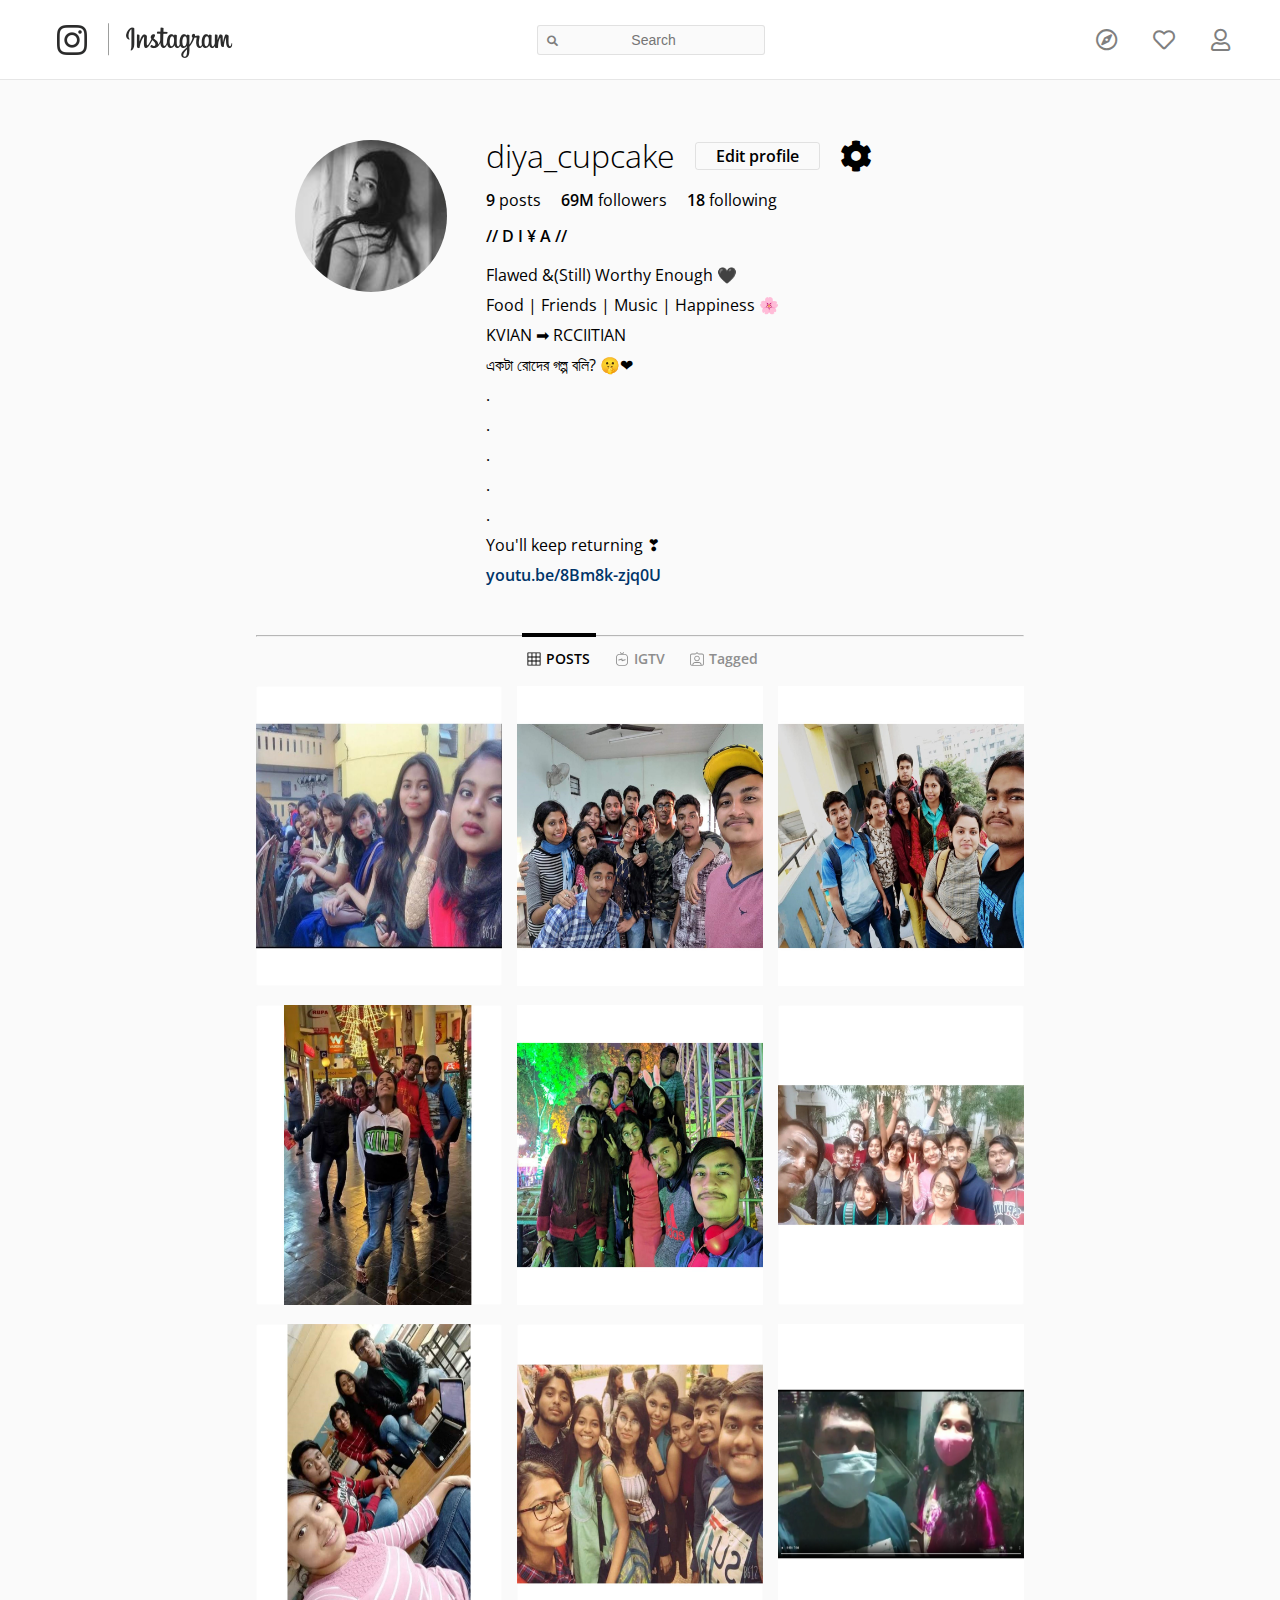
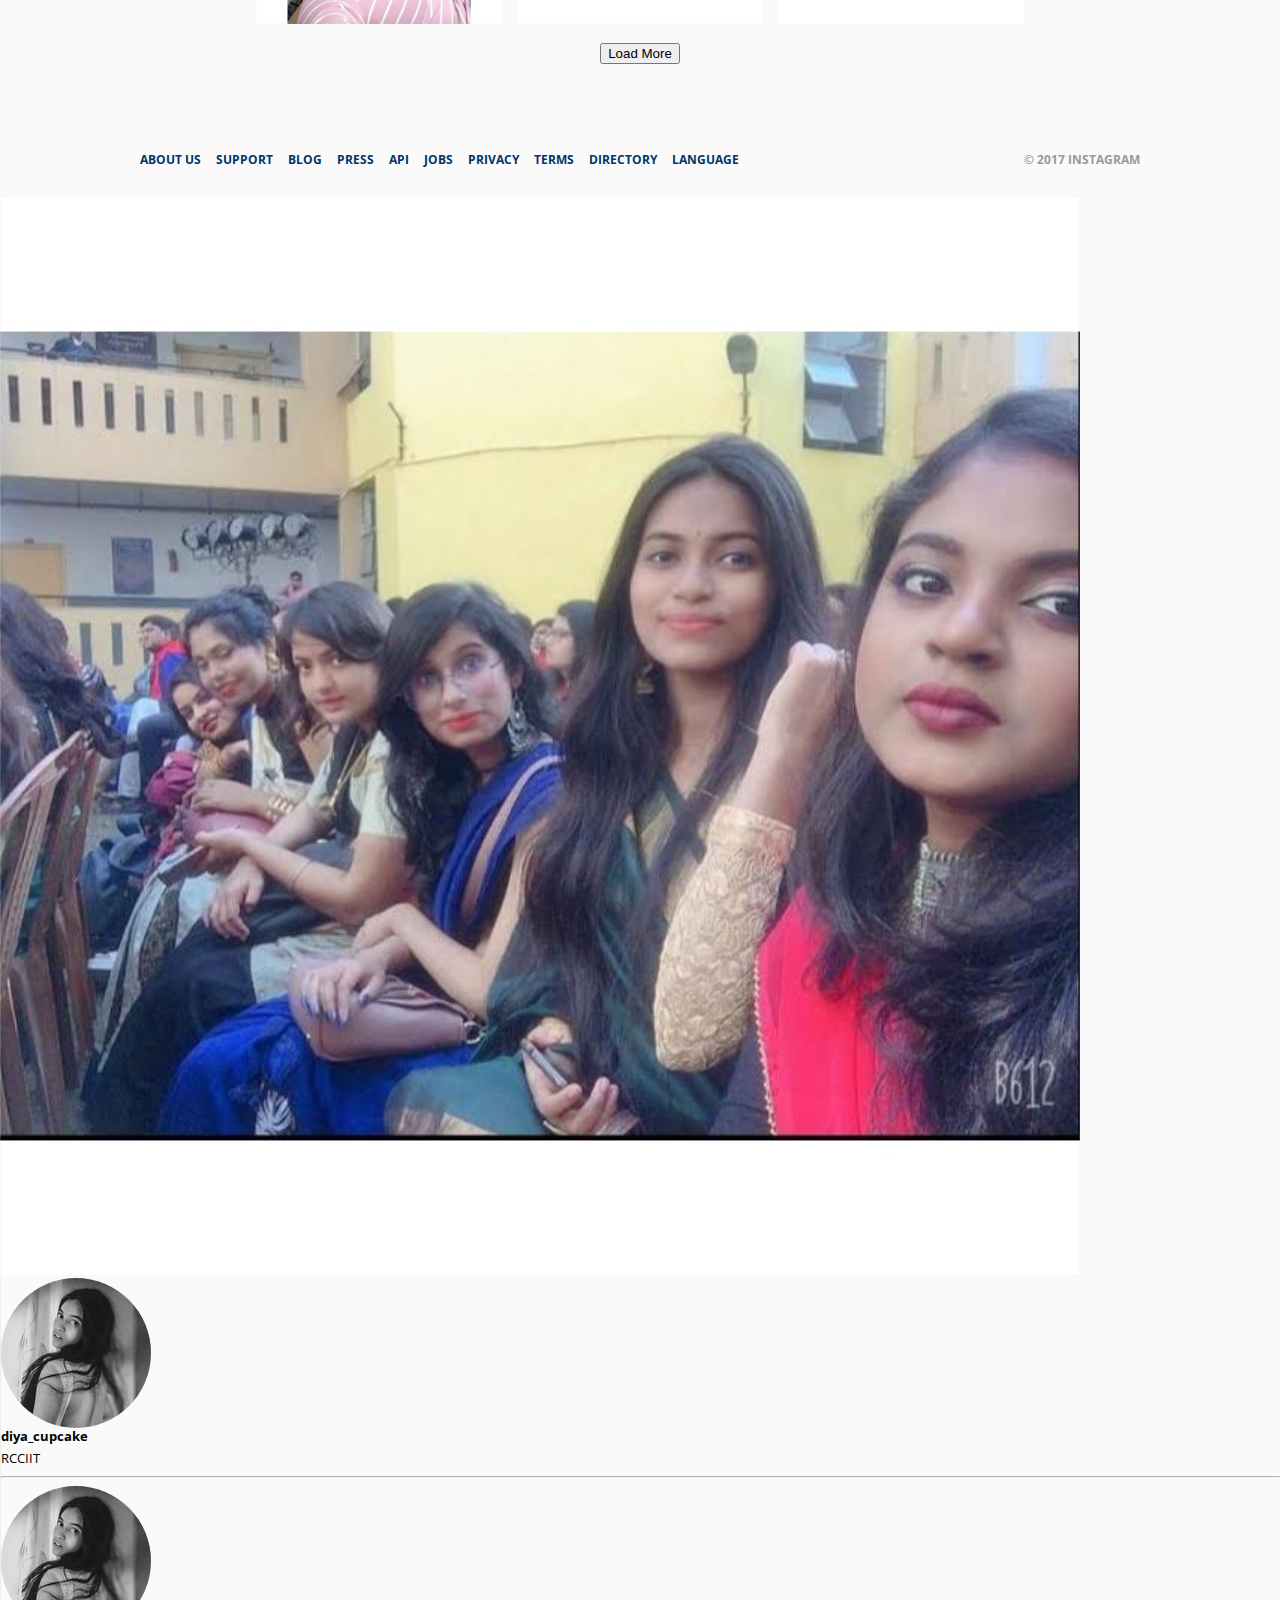
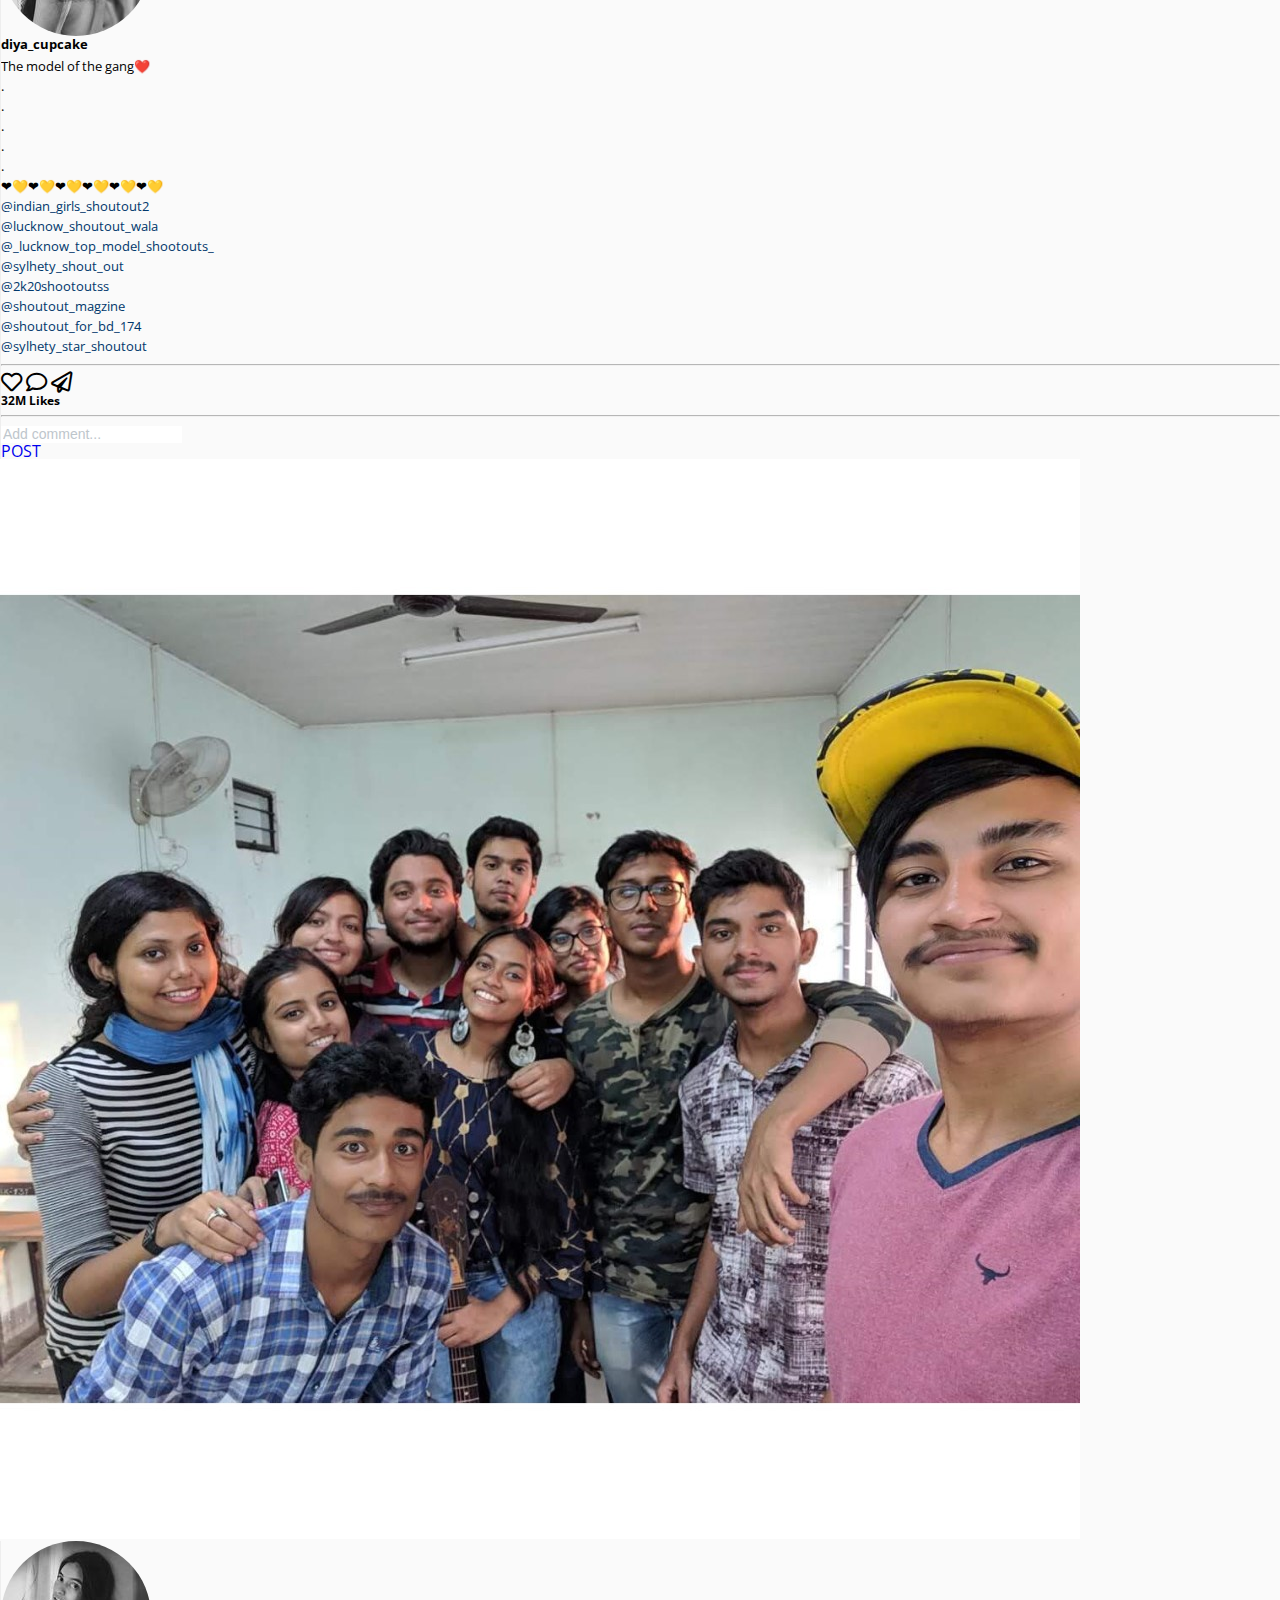
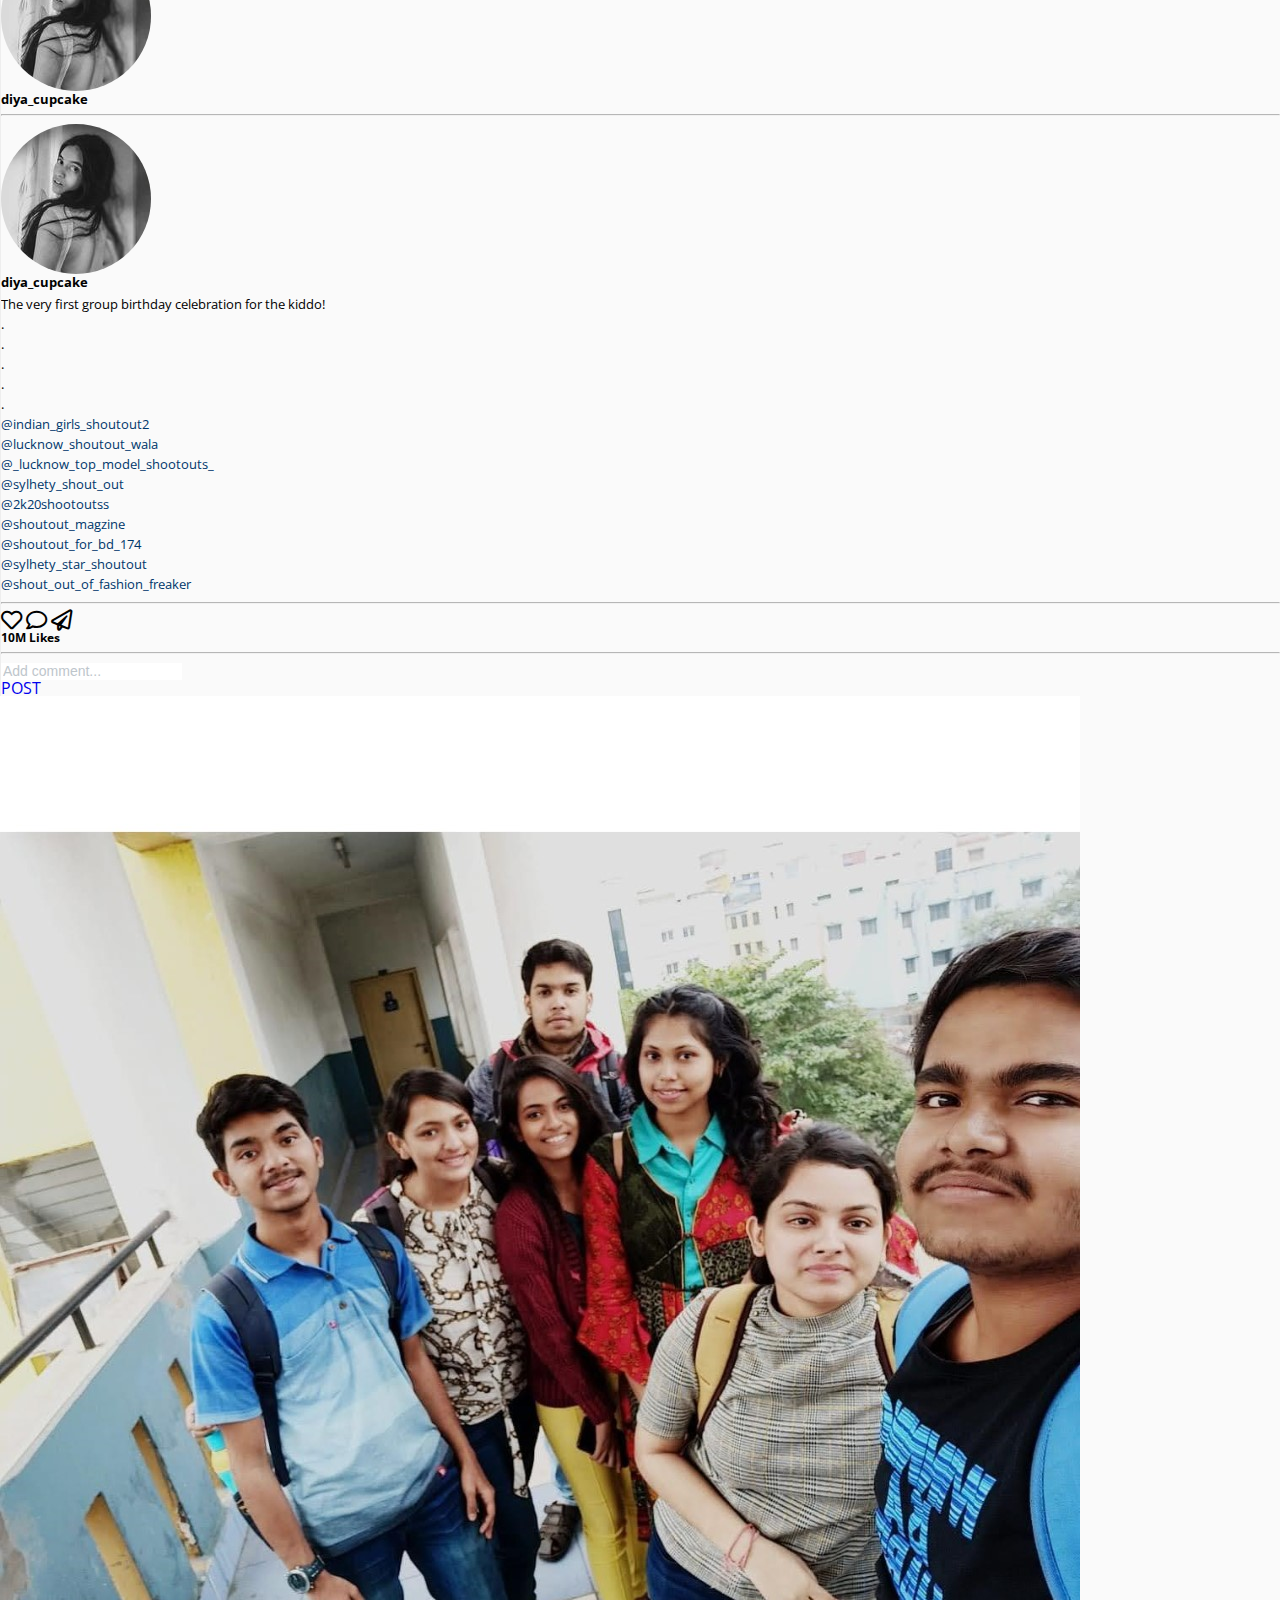
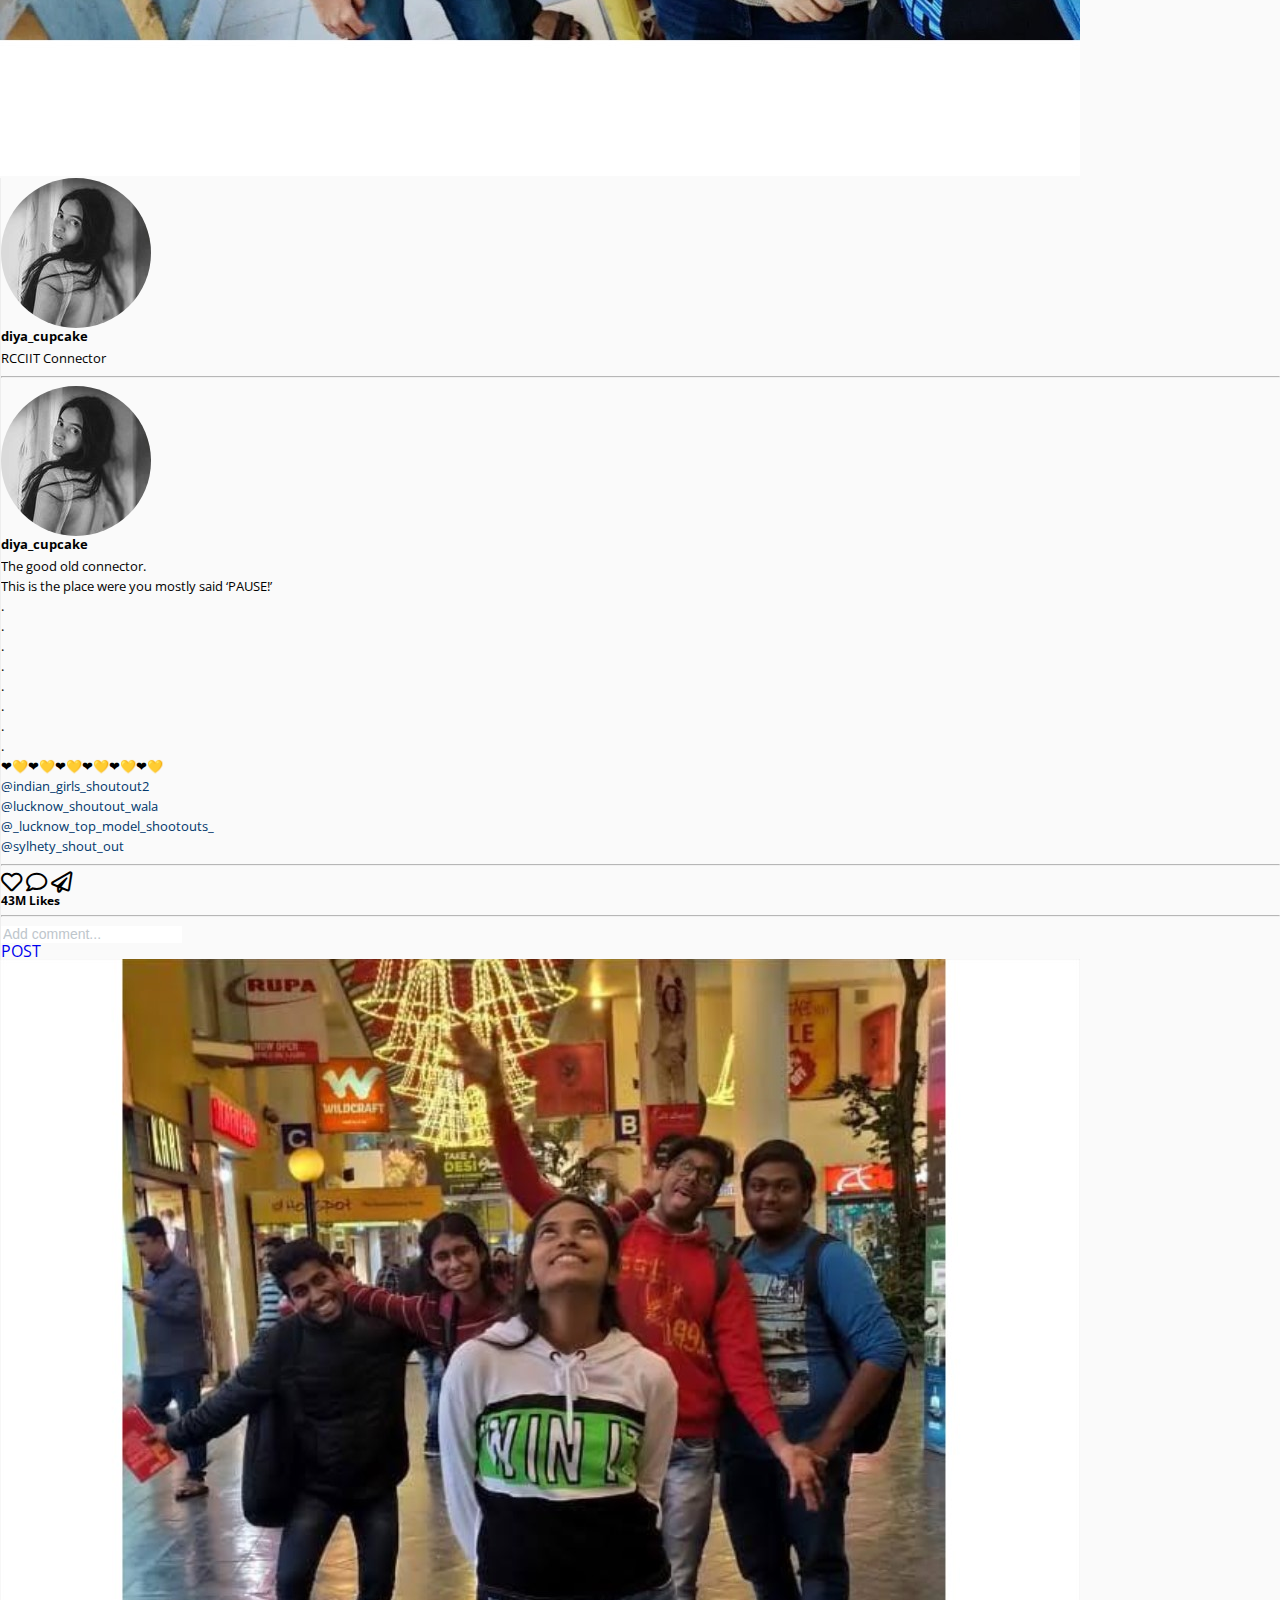
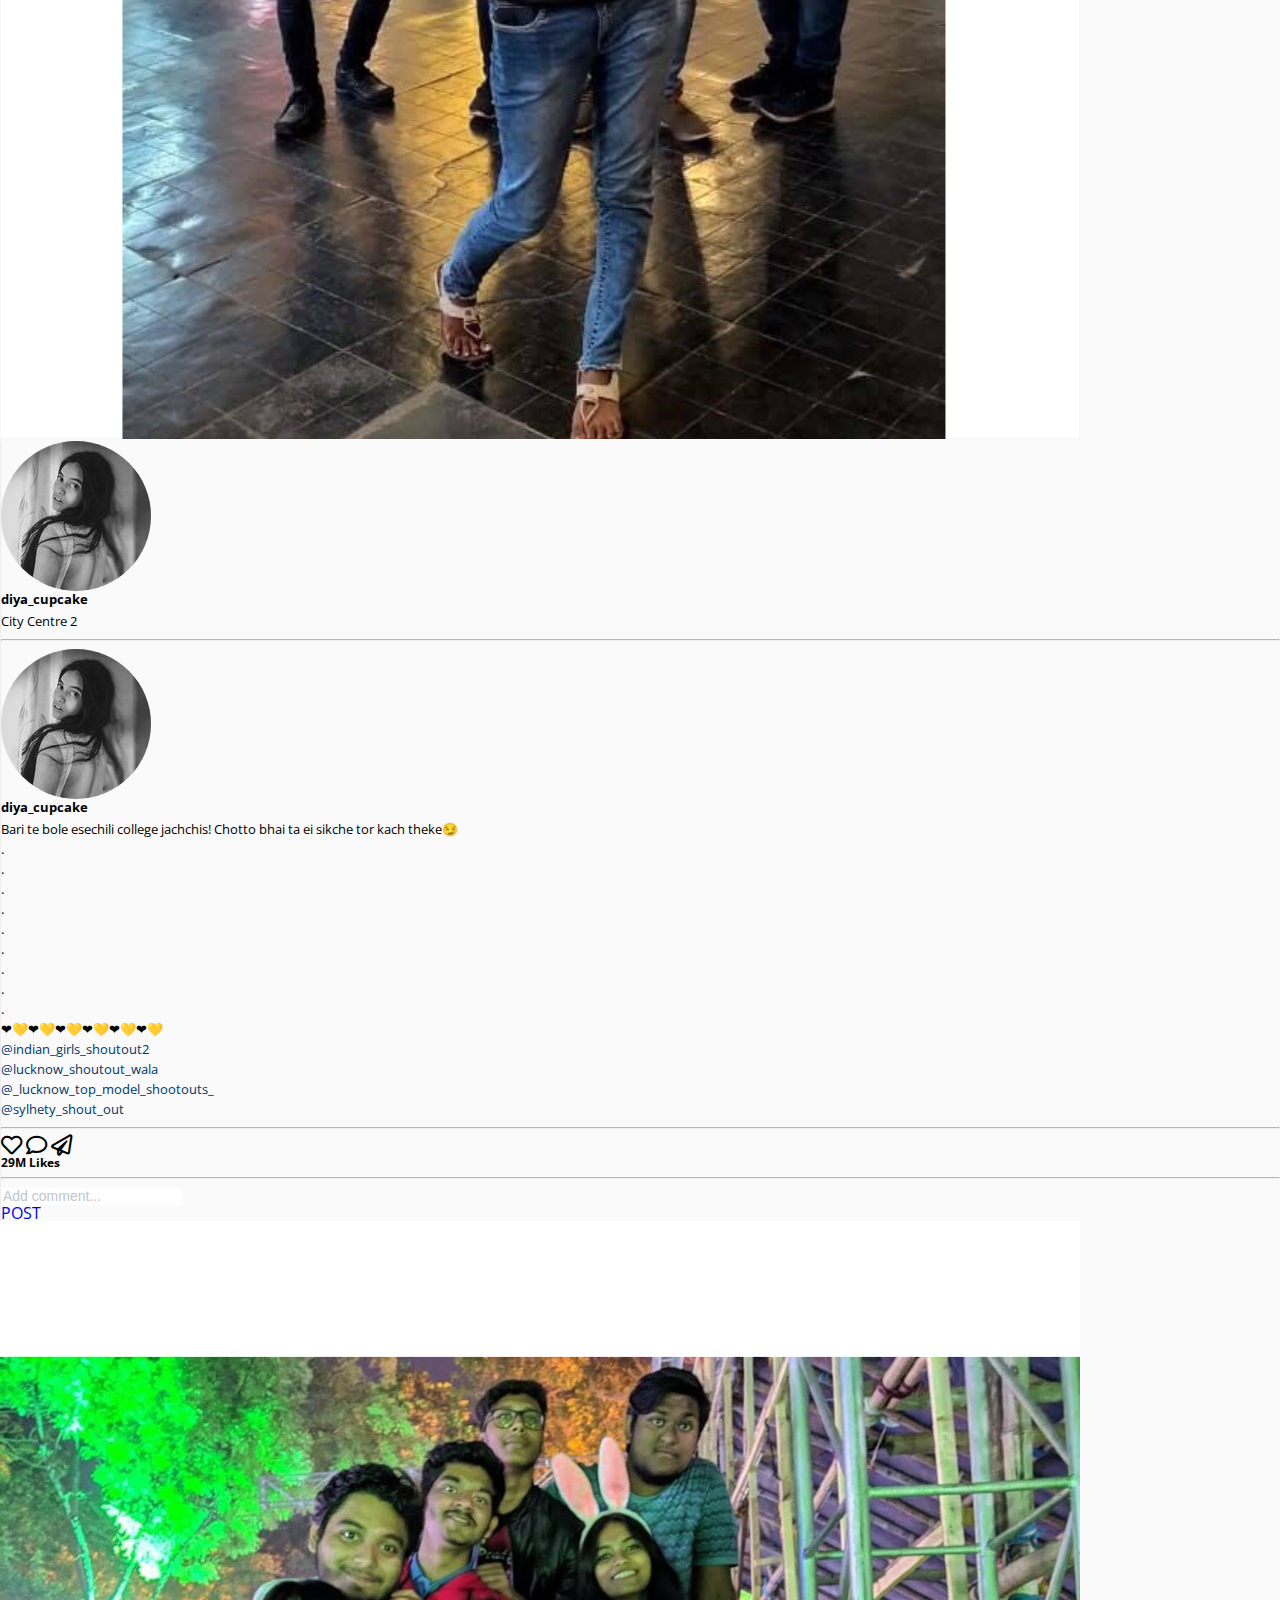
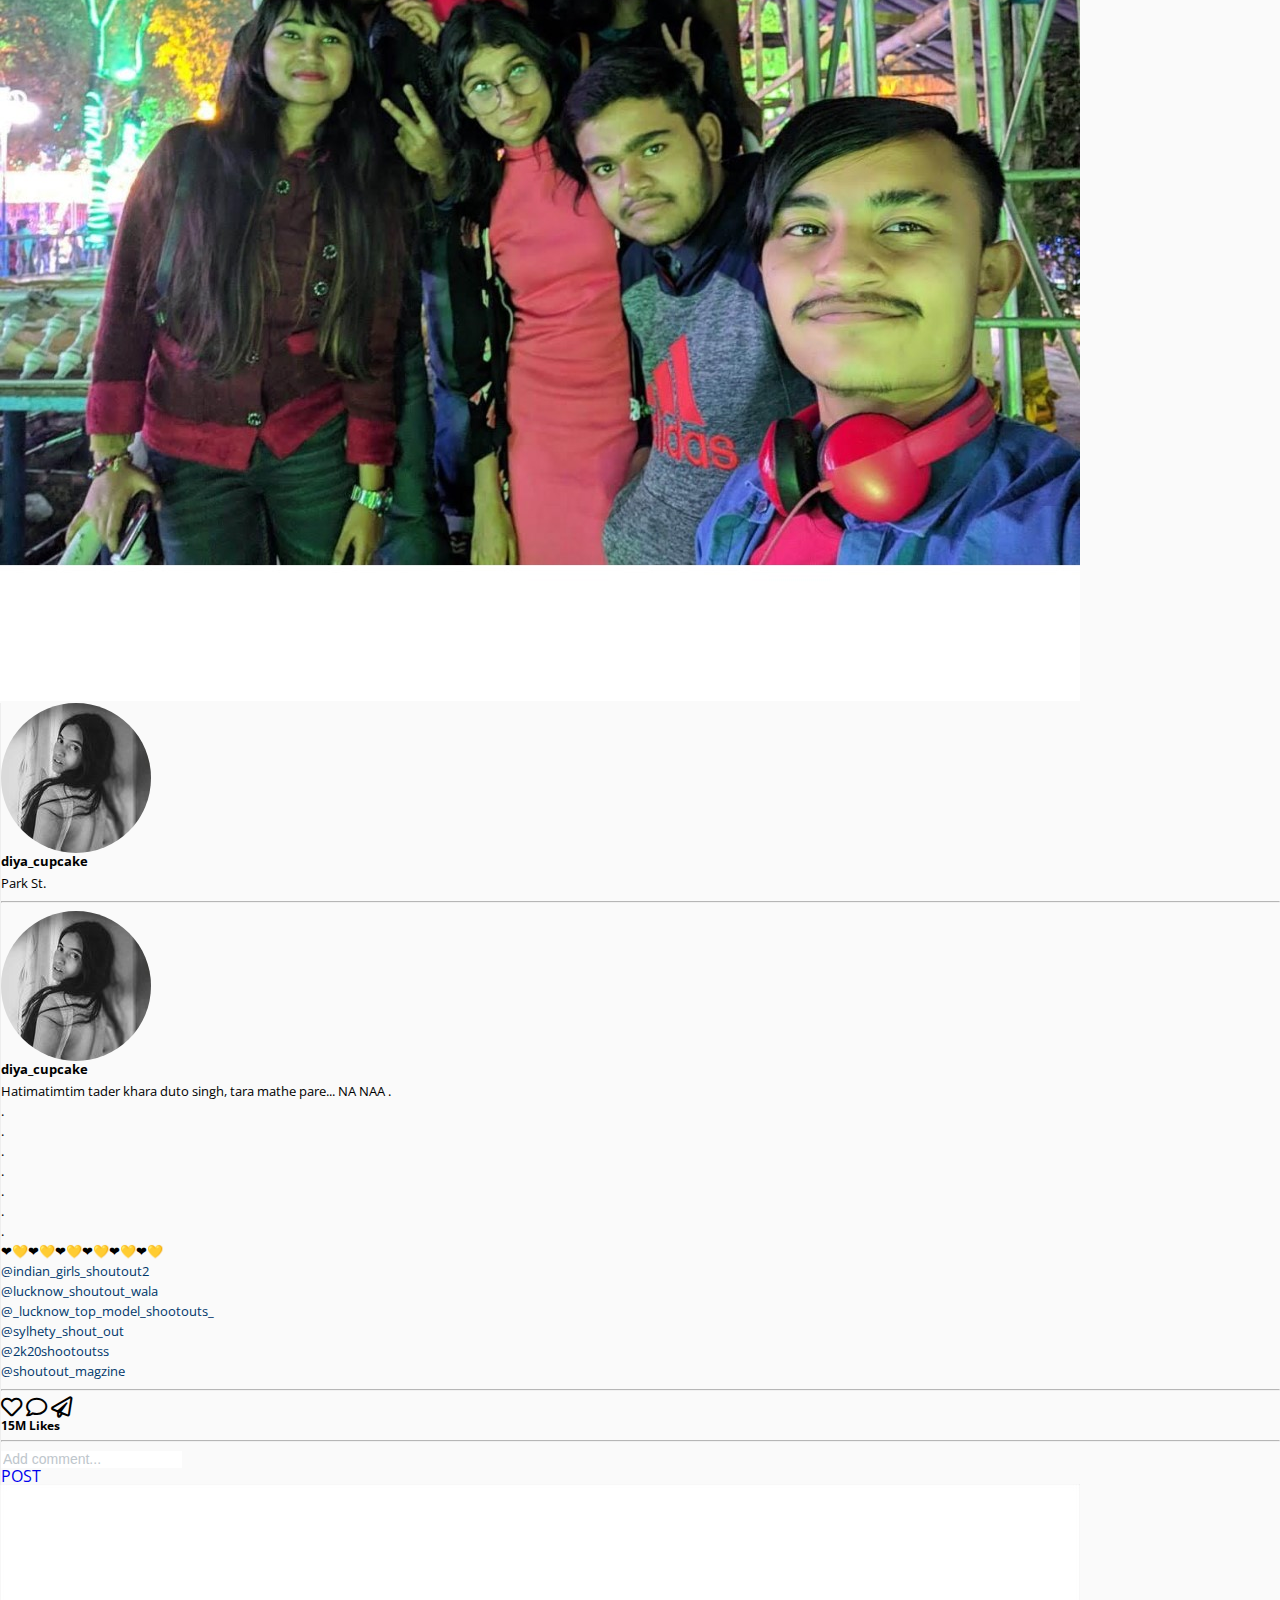
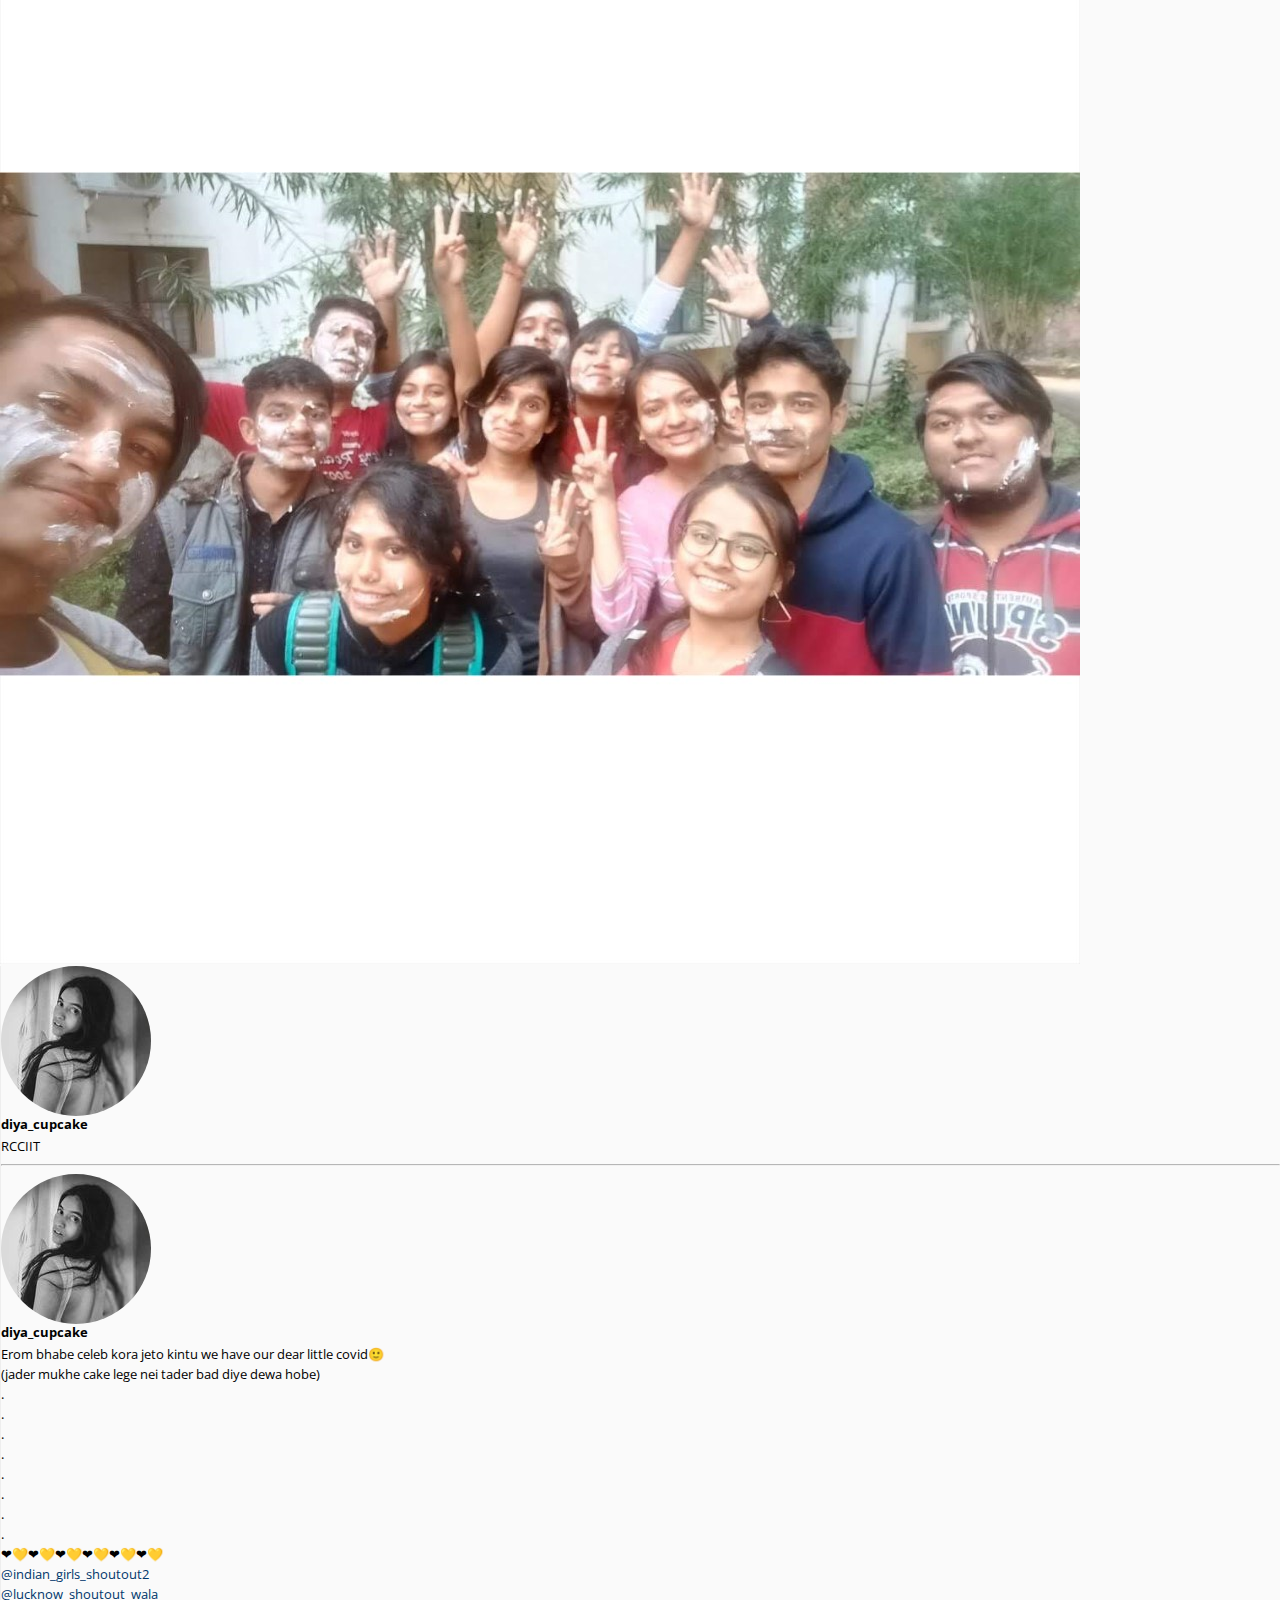
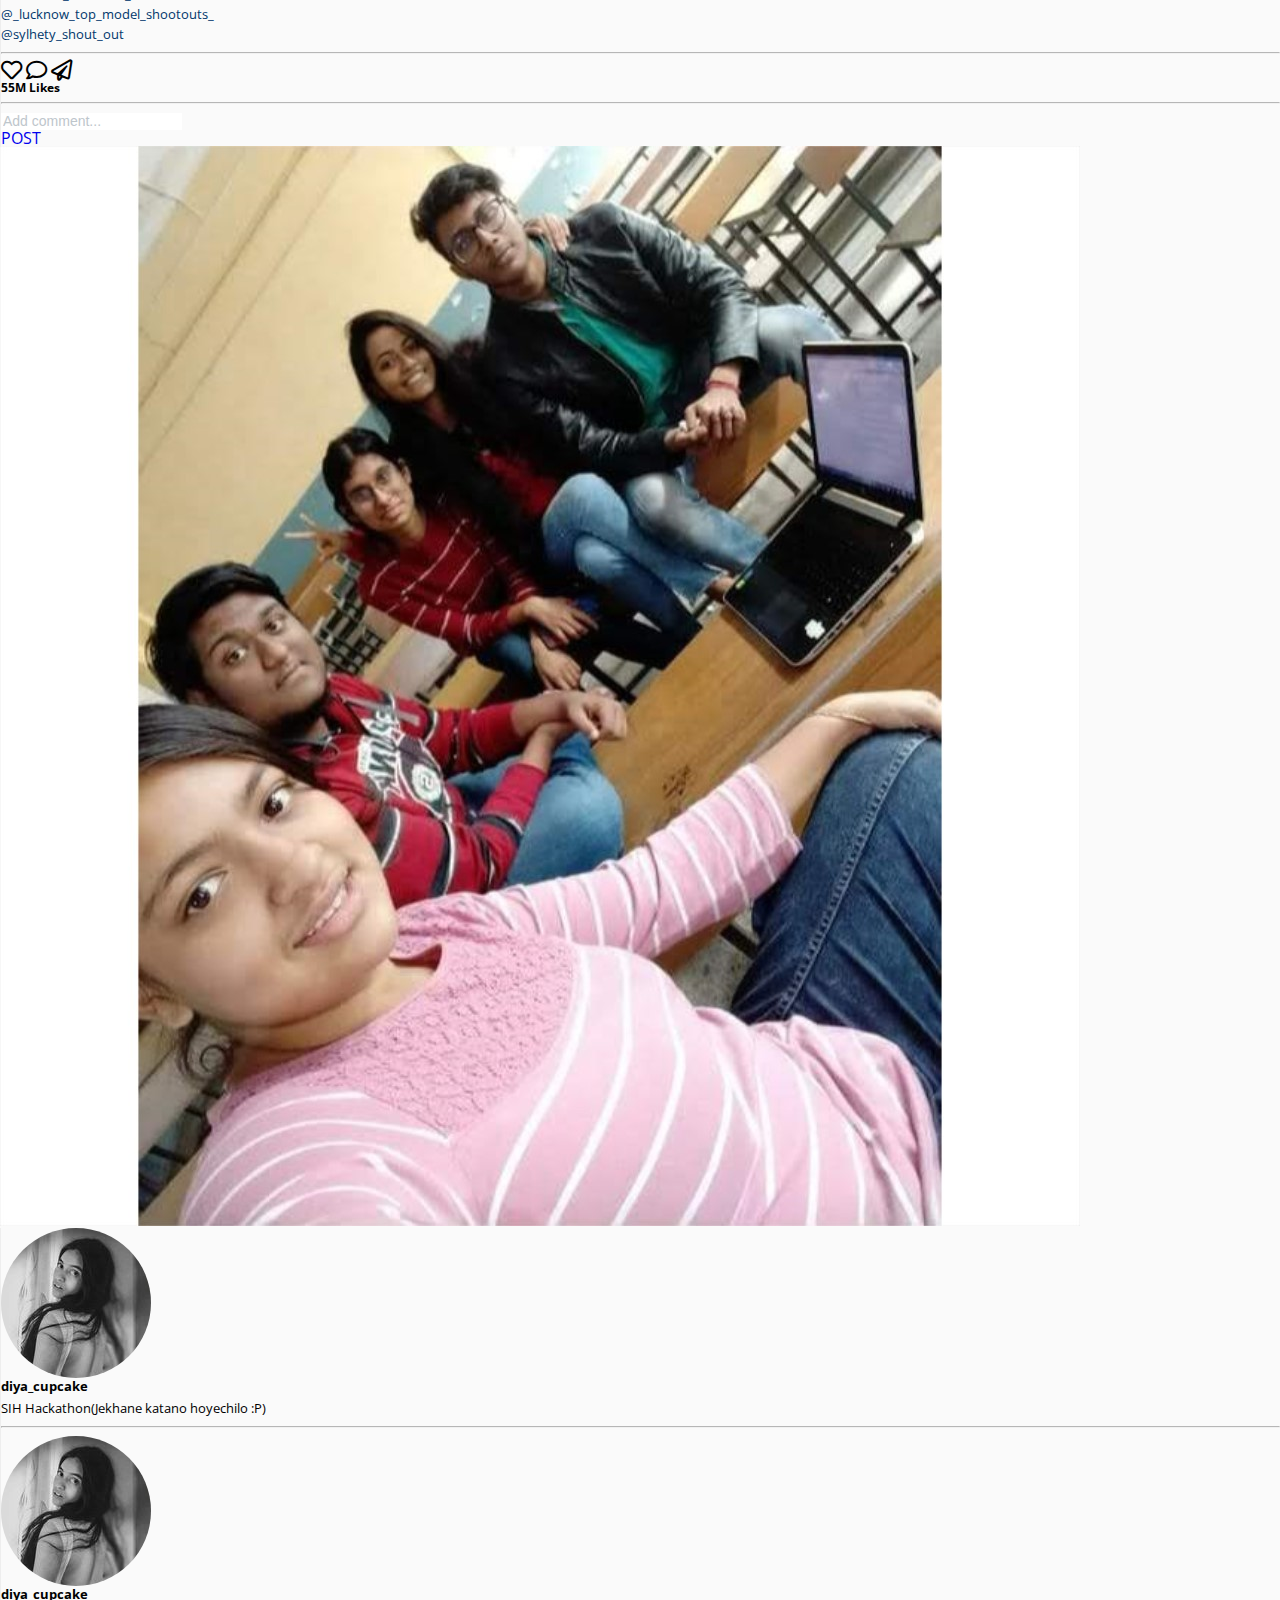
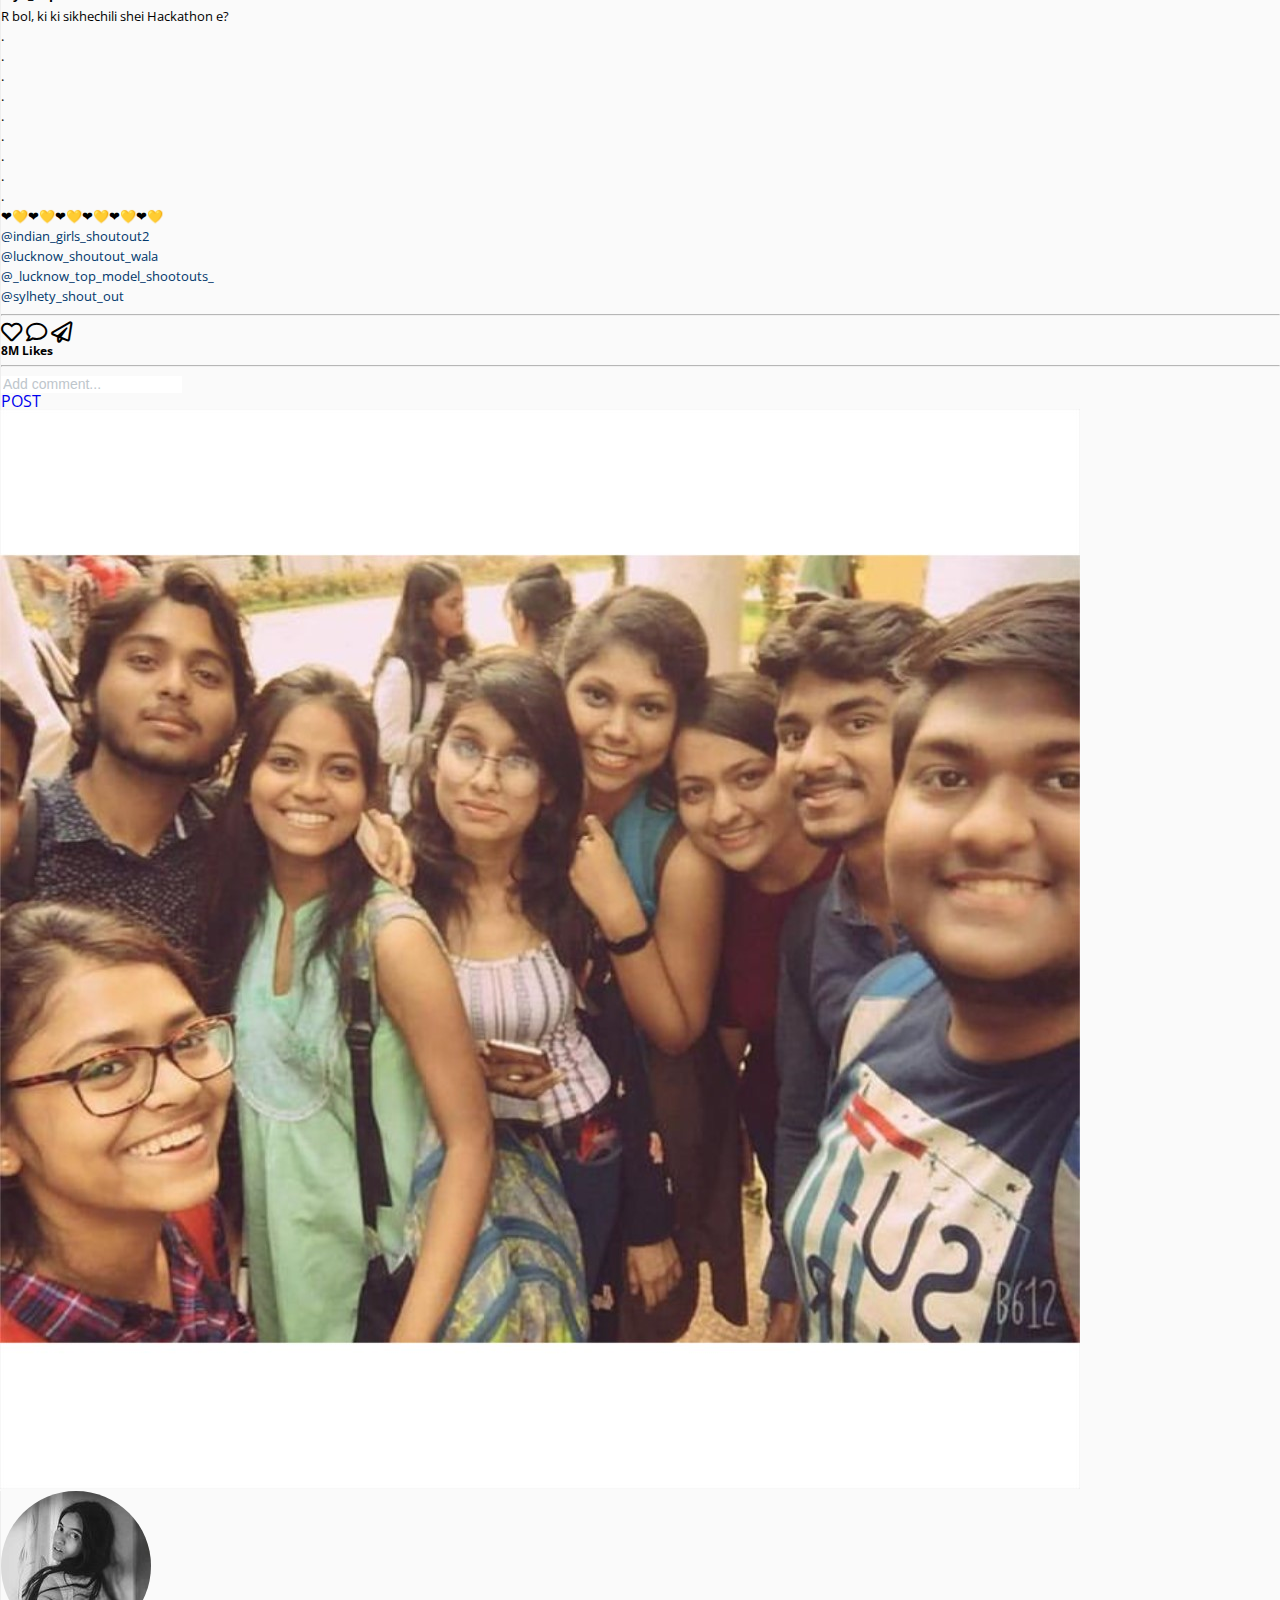
==== commit fc35d773: "fix" ====
--- a/profile.html
+++ b/profile.html
@@ -200,6 +200,9 @@
 
                 </div>
             </section>
+			<center>
+			<button class="btn" id="homered"> Load More </button>
+			</center>
         </main>
         <footer class="footer">
             <nav class="footer__nav">
@@ -1140,4 +1143,10 @@
             </div>
         </div>
     </body>
-</html>+	<script>
+            document.getElementById("homered").addEventListener("click", function () {
+                window.location.href = "https://aritrabasu71.github.io/diyabirthday/home.html";
+            });
+          </script>
+</html>
+
